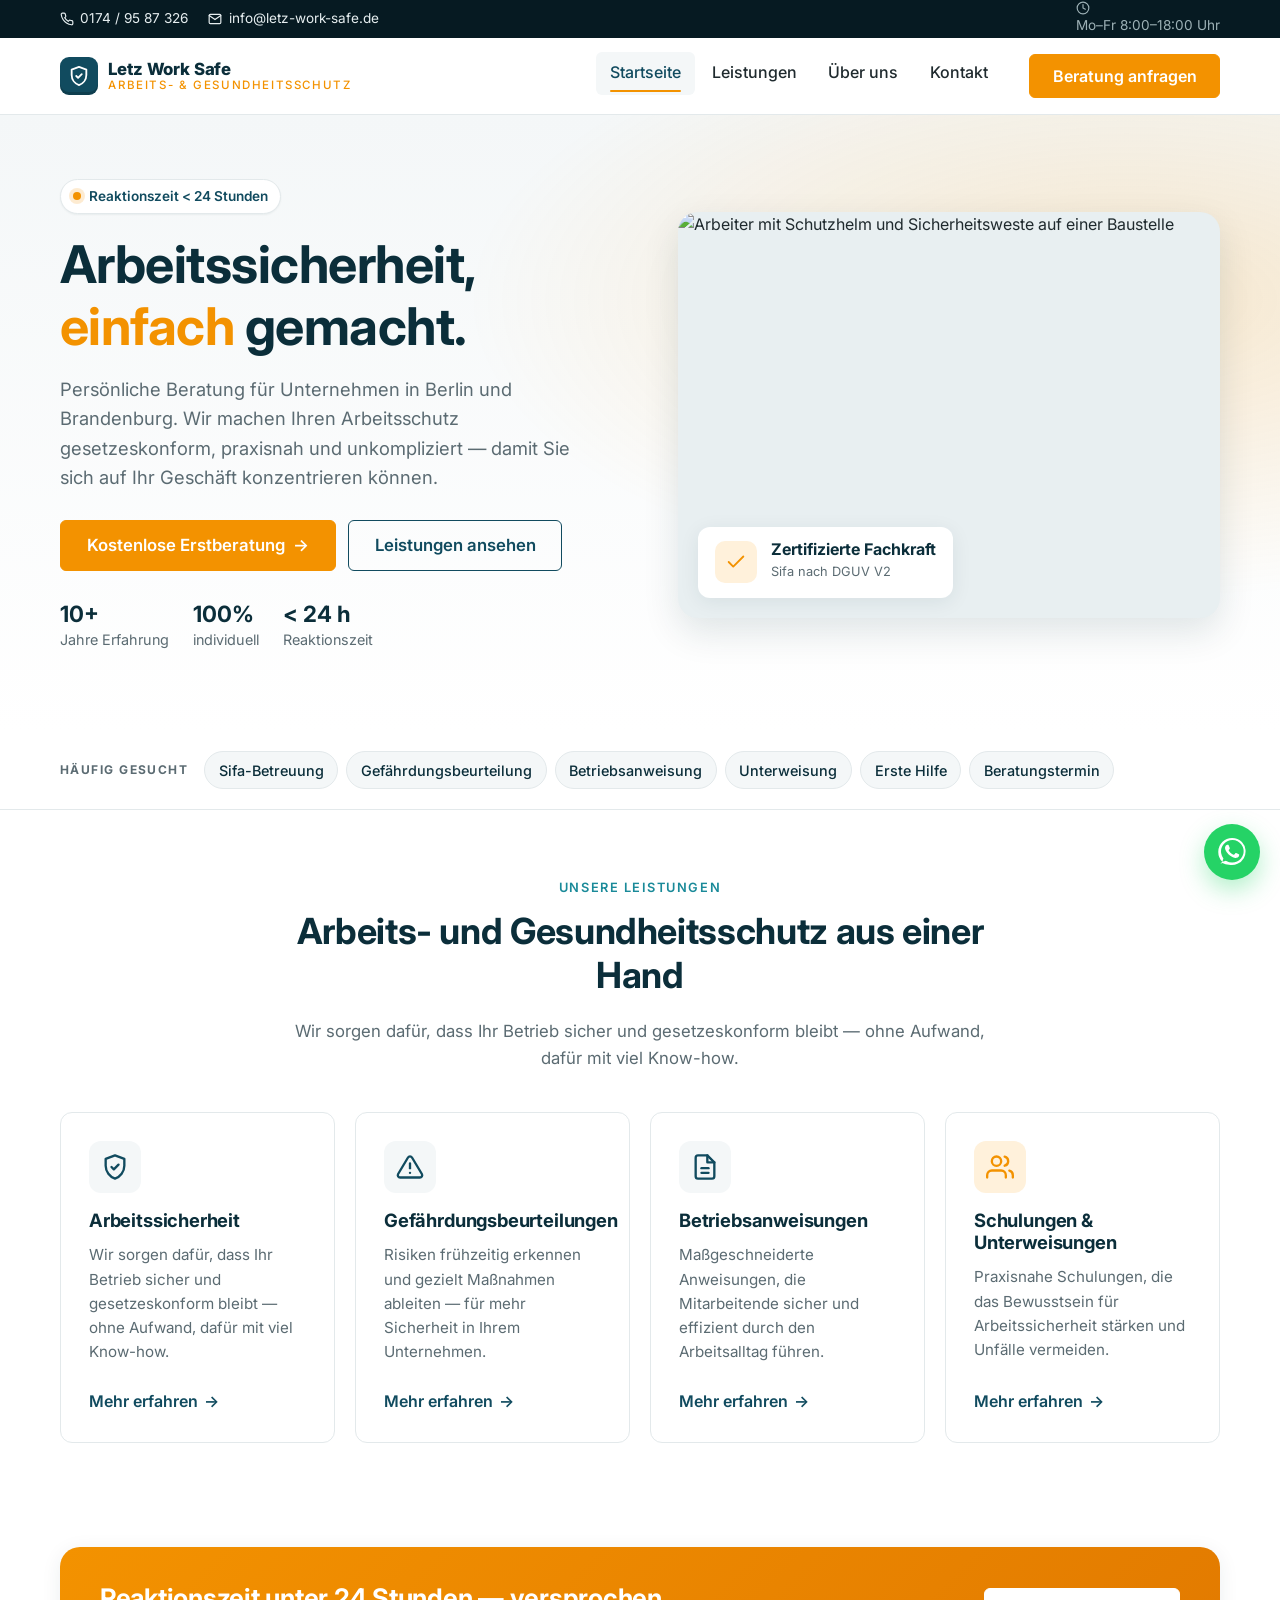
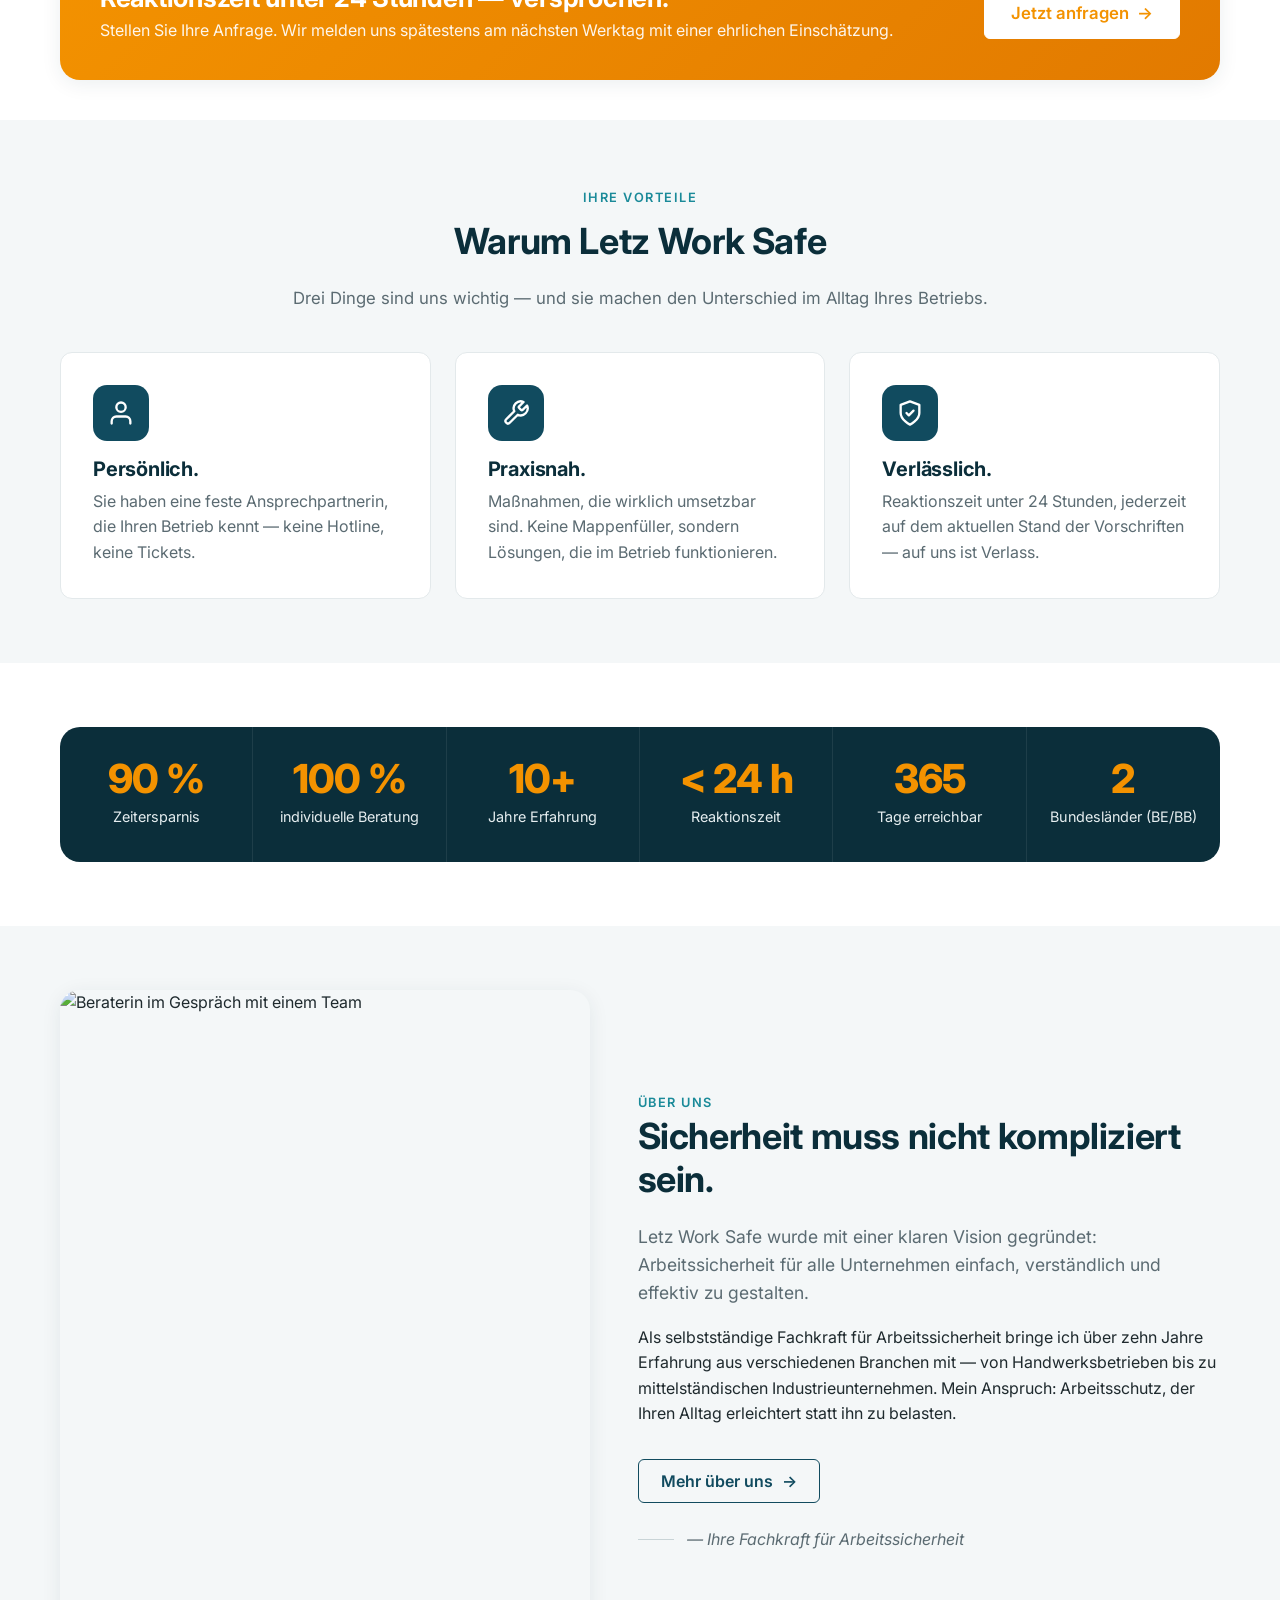
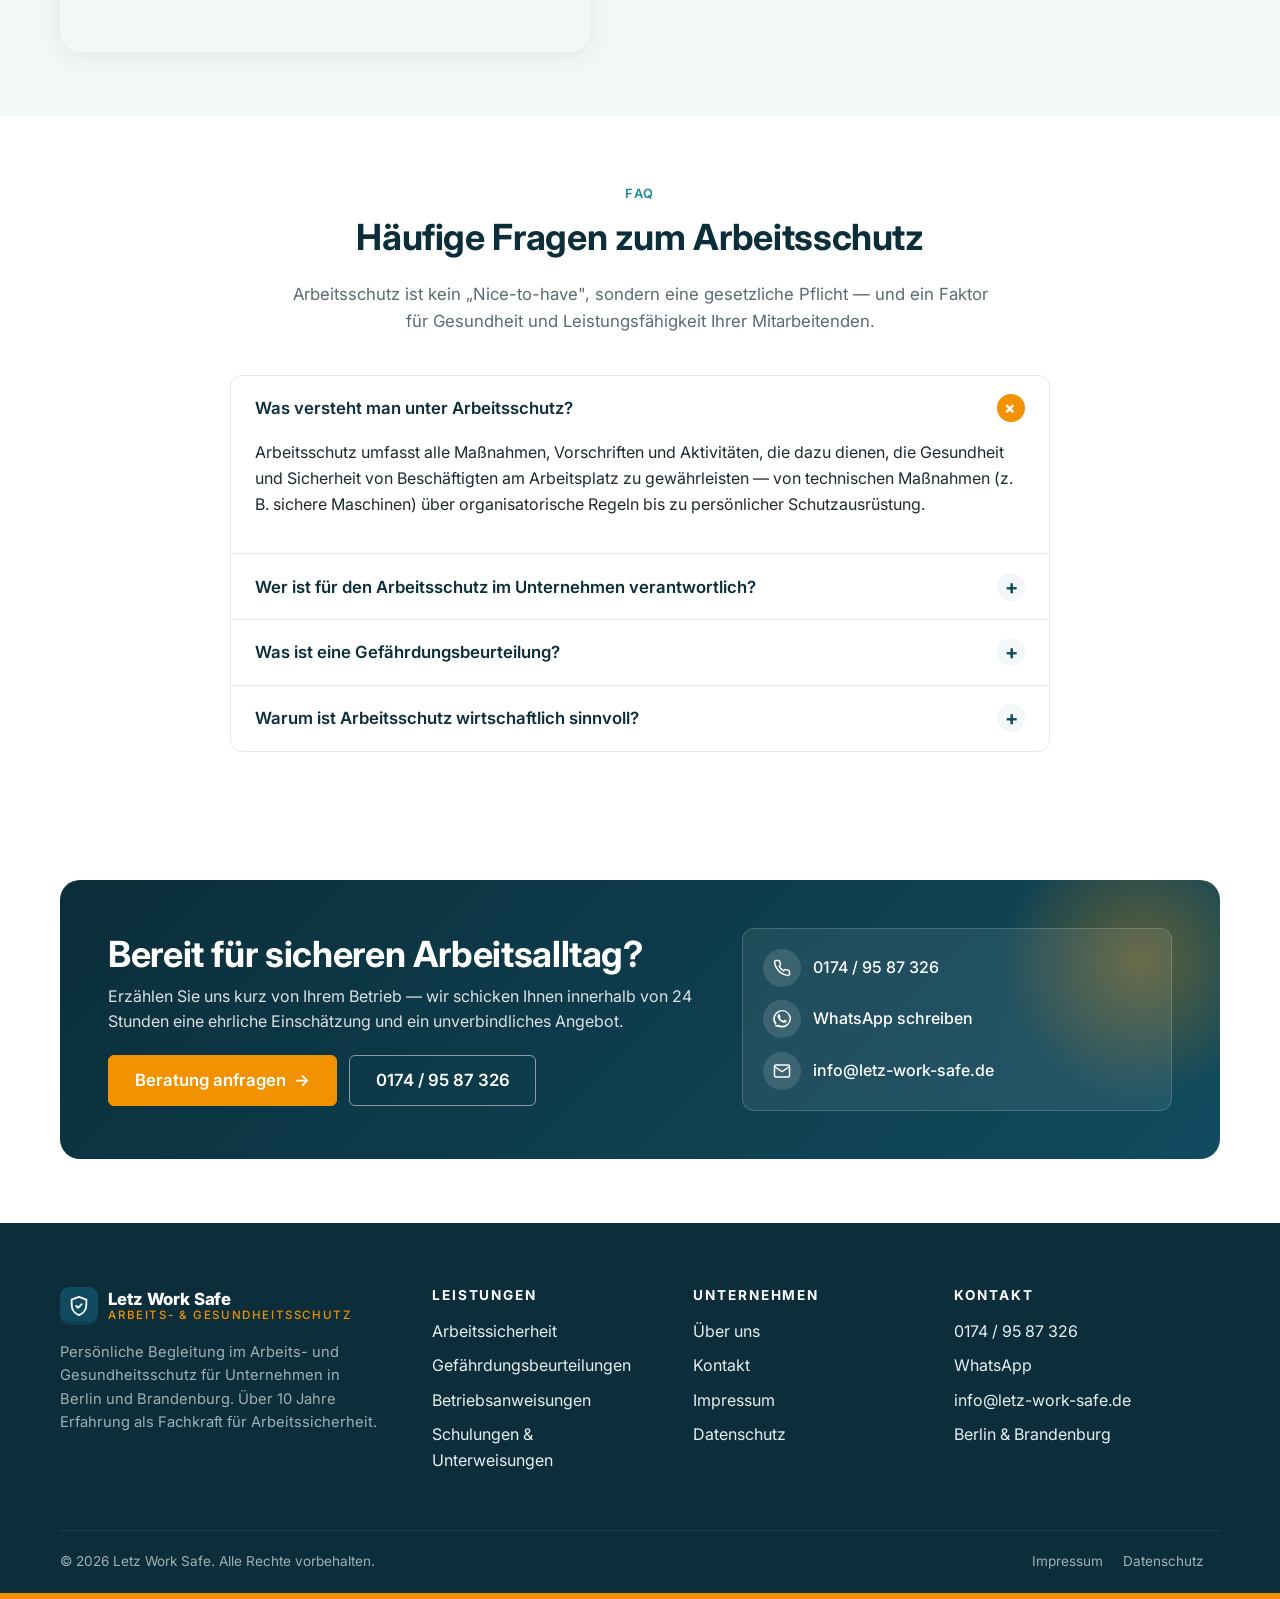
==== index.html @ d738a011 "initial" ====
<!doctype html>
<html lang="de">
<head>
  <meta charset="utf-8" />
  <meta name="viewport" content="width=device-width, initial-scale=1" />
  <link rel="icon" type="image/svg+xml" href="assets/img/favicon.svg" />
  <title>Letz Work Safe — Arbeits- und Gesundheitsschutz in Berlin & Brandenburg</title>
  <meta name="description" content="Persönliche Beratung für Arbeitssicherheit, Gefährdungsbeurteilungen, Betriebsanweisungen und Schulungen. Über 10 Jahre Erfahrung — Reaktionszeit unter 24 Stunden." />
  <link rel="preconnect" href="https://fonts.googleapis.com" />
  <link rel="preconnect" href="https://fonts.gstatic.com" crossorigin />
  <link href="https://fonts.googleapis.com/css2?family=Inter:wght@400;500;600;700;800&display=swap" rel="stylesheet" />
  <link rel="stylesheet" href="assets/css/style.css" />
</head>
<body>

  <!-- ===================== Utility bar ===================== -->
  <div class="utility" role="complementary" aria-label="Kontaktinformationen">
    <div class="container">
      <div class="utility__contact">
        <a href="tel:01749587326" aria-label="Anrufen">
          <svg viewBox="0 0 24 24" width="14" height="14" fill="none" stroke="currentColor" stroke-width="2" stroke-linecap="round" stroke-linejoin="round" aria-hidden="true"><path d="M22 16.92v3a2 2 0 0 1-2.18 2 19.79 19.79 0 0 1-8.63-3.07 19.5 19.5 0 0 1-6-6 19.79 19.79 0 0 1-3.07-8.67A2 2 0 0 1 4.11 2h3a2 2 0 0 1 2 1.72c.13.96.36 1.9.7 2.81a2 2 0 0 1-.45 2.11L8.09 9.91a16 16 0 0 0 6 6l1.27-1.27a2 2 0 0 1 2.11-.45c.91.34 1.85.57 2.81.7A2 2 0 0 1 22 16.92z"/></svg>
          0174 / 95 87 326
        </a>
        <a href="mailto:info@letz-work-safe.de">
          <svg viewBox="0 0 24 24" width="14" height="14" fill="none" stroke="currentColor" stroke-width="2" stroke-linecap="round" stroke-linejoin="round" aria-hidden="true"><path d="M4 4h16c1.1 0 2 .9 2 2v12c0 1.1-.9 2-2 2H4c-1.1 0-2-.9-2-2V6c0-1.1.9-2 2-2z"/><polyline points="22,6 12,13 2,6"/></svg>
          info@letz-work-safe.de
        </a>
      </div>
      <span class="utility__hours">
        <svg viewBox="0 0 24 24" width="14" height="14" fill="none" stroke="currentColor" stroke-width="2" stroke-linecap="round" stroke-linejoin="round" aria-hidden="true" style="vertical-align:-2px;margin-right:.35rem"><circle cx="12" cy="12" r="10"/><polyline points="12 6 12 12 16 14"/></svg>
        Mo–Fr 8:00–18:00 Uhr
      </span>
    </div>
  </div>

  <!-- ===================== Header ===================== -->
  <header class="site-header">
    <div class="container">
      <a href="index.html" class="brand" aria-label="Letz Work Safe — Startseite">
        <span class="brand__mark" aria-hidden="true">
          <svg viewBox="0 0 24 24" fill="none" stroke="currentColor" stroke-width="2" stroke-linecap="round" stroke-linejoin="round"><path d="M12 2 4 5v6c0 5 3.5 9.4 8 11 4.5-1.6 8-6 8-11V5l-8-3z"/><path d="m9 12 2 2 4-4"/></svg>
        </span>
        <span class="brand__name">
          Letz Work Safe
          <small>Arbeits- &amp; Gesundheitsschutz</small>
        </span>
      </a>
      <button class="nav-toggle" aria-label="Menü öffnen" aria-expanded="false" aria-controls="primary-nav">
        <svg viewBox="0 0 24 24" fill="none" stroke="currentColor" stroke-width="2" stroke-linecap="round"><line x1="3" y1="6"  x2="21" y2="6"/><line x1="3" y1="12" x2="21" y2="12"/><line x1="3" y1="18" x2="21" y2="18"/></svg>
      </button>
      <nav class="primary-nav" id="primary-nav" aria-label="Hauptnavigation">
        <ul>
          <li><a href="index.html">Startseite</a></li>
          <li><a href="leistungen.html">Leistungen</a></li>
          <li><a href="ueber-uns.html">Über uns</a></li>
          <li><a href="kontakt.html">Kontakt</a></li>
          <li><a href="kontakt.html" class="btn btn--accent btn--mobile">Beratung anfragen</a></li>
        </ul>
      </nav>
      <div class="header-cta">
        <a href="kontakt.html" class="btn btn--accent">Beratung anfragen</a>
      </div>
    </div>
  </header>

  <main id="main">

    <!-- ===================== Hero ===================== -->
    <section class="hero">
      <div class="container hero__grid">
        <div>
          <span class="hero__eyebrow"><span class="dot"></span> Reaktionszeit &lt; 24 Stunden</span>
          <h1>Arbeitssicherheit, <span class="accent">einfach</span> gemacht.</h1>
          <p class="hero__lead">
            Persönliche Beratung für Unternehmen in Berlin und Brandenburg.
            Wir machen Ihren Arbeitsschutz gesetzeskonform, praxisnah und unkompliziert —
            damit Sie sich auf Ihr Geschäft konzentrieren können.
          </p>
          <div class="hero__actions">
            <a href="kontakt.html" class="btn btn--accent btn--lg">
              Kostenlose Erstberatung
              <span class="arrow" aria-hidden="true">→</span>
            </a>
            <a href="leistungen.html" class="btn btn--ghost btn--lg">Leistungen ansehen</a>
          </div>
          <div class="hero__trust">
            <div><strong>10+</strong><span>Jahre Erfahrung</span></div>
            <div><strong>100%</strong><span>individuell</span></div>
            <div><strong>&lt; 24 h</strong><span>Reaktionszeit</span></div>
          </div>
        </div>
        <div class="hero__media">
          <img src="https://images.unsplash.com/photo-1581094794329-c8112a89af12?auto=format&fit=crop&w=1200&q=80"
               alt="Arbeiter mit Schutzhelm und Sicherheitsweste auf einer Baustelle" />
          <div class="hero__badge">
            <div class="badge-icon" aria-hidden="true">
              <svg viewBox="0 0 24 24" fill="none" stroke="currentColor" stroke-width="2" stroke-linecap="round" stroke-linejoin="round"><polyline points="20 6 9 17 4 12"/></svg>
            </div>
            <div>
              <strong>Zertifizierte Fachkraft</strong>
              <span>Sifa nach DGUV V2</span>
            </div>
          </div>
        </div>
      </div>
    </section>

    <!-- ===================== Pill bar ===================== -->
    <div class="pillbar">
      <div class="container">
        <span class="pillbar__label">Häufig gesucht</span>
        <a class="pill" href="leistungen.html#arbeitssicherheit">Sifa-Betreuung</a>
        <a class="pill" href="leistungen.html#gefaehrdung">Gefährdungsbeurteilung</a>
        <a class="pill" href="leistungen.html#anweisungen">Betriebsanweisung</a>
        <a class="pill" href="leistungen.html#schulungen">Unterweisung</a>
        <a class="pill" href="leistungen.html#schulungen">Erste Hilfe</a>
        <a class="pill" href="kontakt.html">Beratungstermin</a>
      </div>
    </div>

    <!-- ===================== Services ===================== -->
    <section class="section">
      <div class="container">
        <div class="section-header">
          <span class="eyebrow">Unsere Leistungen</span>
          <h2>Arbeits- und Gesundheitsschutz aus einer Hand</h2>
          <p>Wir sorgen dafür, dass Ihr Betrieb sicher und gesetzeskonform bleibt — ohne Aufwand, dafür mit viel Know-how.</p>
        </div>

        <div class="cards grid grid--4">
          <a href="leistungen.html#arbeitssicherheit" class="card" aria-label="Arbeitssicherheit — mehr erfahren">
            <div class="card__icon" aria-hidden="true">
              <svg viewBox="0 0 24 24" fill="none" stroke="currentColor" stroke-width="2" stroke-linecap="round" stroke-linejoin="round"><path d="M12 2 4 5v6c0 5 3.5 9.4 8 11 4.5-1.6 8-6 8-11V5l-8-3z"/><path d="m9 12 2 2 4-4"/></svg>
            </div>
            <h3>Arbeitssicherheit</h3>
            <p>Wir sorgen dafür, dass Ihr Betrieb sicher und gesetzeskonform bleibt — ohne Aufwand, dafür mit viel Know-how.</p>
            <span class="card__link">Mehr erfahren</span>
          </a>

          <a href="leistungen.html#gefaehrdung" class="card" aria-label="Gefährdungsbeurteilungen — mehr erfahren">
            <div class="card__icon" aria-hidden="true">
              <svg viewBox="0 0 24 24" fill="none" stroke="currentColor" stroke-width="2" stroke-linecap="round" stroke-linejoin="round"><path d="M10.29 3.86 1.82 18a2 2 0 0 0 1.71 3h16.94a2 2 0 0 0 1.71-3L13.71 3.86a2 2 0 0 0-3.42 0z"/><line x1="12" y1="9"  x2="12" y2="13"/><line x1="12" y1="17" x2="12.01" y2="17"/></svg>
            </div>
            <h3>Gefährdungsbeurteilungen</h3>
            <p>Risiken frühzeitig erkennen und gezielt Maßnahmen ableiten — für mehr Sicherheit in Ihrem Unternehmen.</p>
            <span class="card__link">Mehr erfahren</span>
          </a>

          <a href="leistungen.html#anweisungen" class="card" aria-label="Betriebsanweisungen — mehr erfahren">
            <div class="card__icon" aria-hidden="true">
              <svg viewBox="0 0 24 24" fill="none" stroke="currentColor" stroke-width="2" stroke-linecap="round" stroke-linejoin="round"><path d="M14 2H6a2 2 0 0 0-2 2v16a2 2 0 0 0 2 2h12a2 2 0 0 0 2-2V8z"/><polyline points="14 2 14 8 20 8"/><line x1="9" y1="13" x2="15" y2="13"/><line x1="9" y1="17" x2="15" y2="17"/></svg>
            </div>
            <h3>Betriebsanweisungen</h3>
            <p>Maßgeschneiderte Anweisungen, die Mitarbeitende sicher und effizient durch den Arbeitsalltag führen.</p>
            <span class="card__link">Mehr erfahren</span>
          </a>

          <a href="leistungen.html#schulungen" class="card card--accent" aria-label="Schulungen & Unterweisungen — mehr erfahren">
            <div class="card__icon" aria-hidden="true">
              <svg viewBox="0 0 24 24" fill="none" stroke="currentColor" stroke-width="2" stroke-linecap="round" stroke-linejoin="round"><path d="M17 21v-2a4 4 0 0 0-4-4H5a4 4 0 0 0-4 4v2"/><circle cx="9"  cy="7" r="4"/><path d="M23 21v-2a4 4 0 0 0-3-3.87"/><path d="M16 3.13a4 4 0 0 1 0 7.75"/></svg>
            </div>
            <h3>Schulungen &amp; Unterweisungen</h3>
            <p>Praxisnahe Schulungen, die das Bewusstsein für Arbeitssicherheit stärken und Unfälle vermeiden.</p>
            <span class="card__link">Mehr erfahren</span>
          </a>
        </div>
      </div>
    </section>

    <!-- ===================== Promo banner ===================== -->
    <section class="section--tight">
      <div class="container">
        <div class="promo">
          <div>
            <h2>Reaktionszeit unter 24 Stunden — versprochen.</h2>
            <p>Stellen Sie Ihre Anfrage. Wir melden uns spätestens am nächsten Werktag mit einer ehrlichen Einschätzung.</p>
          </div>
          <a href="kontakt.html" class="btn btn--lg">Jetzt anfragen <span class="arrow" aria-hidden="true">→</span></a>
        </div>
      </div>
    </section>

    <!-- ===================== Vorteile ===================== -->
    <section class="section section--alt">
      <div class="container">
        <div class="section-header">
          <span class="eyebrow">Ihre Vorteile</span>
          <h2>Warum Letz Work Safe</h2>
          <p>Drei Dinge sind uns wichtig — und sie machen den Unterschied im Alltag Ihres Betriebs.</p>
        </div>

        <div class="grid grid--3">
          <div class="vorteile-card">
            <div class="vorteile-card__icon" aria-hidden="true">
              <svg viewBox="0 0 24 24" fill="none" stroke="currentColor" stroke-width="2" stroke-linecap="round" stroke-linejoin="round"><path d="M20 21v-2a4 4 0 0 0-4-4H8a4 4 0 0 0-4 4v2"/><circle cx="12" cy="7" r="4"/></svg>
            </div>
            <h3>Persönlich.</h3>
            <p>Sie haben eine feste Ansprechpartnerin, die Ihren Betrieb kennt — keine Hotline, keine Tickets.</p>
          </div>
          <div class="vorteile-card">
            <div class="vorteile-card__icon" aria-hidden="true">
              <svg viewBox="0 0 24 24" fill="none" stroke="currentColor" stroke-width="2" stroke-linecap="round" stroke-linejoin="round"><path d="M14.7 6.3a1 1 0 0 0 0 1.4l1.6 1.6a1 1 0 0 0 1.4 0l3.77-3.77a6 6 0 0 1-7.94 7.94l-6.91 6.91a2.12 2.12 0 0 1-3-3l6.91-6.91a6 6 0 0 1 7.94-7.94l-3.76 3.76z"/></svg>
            </div>
            <h3>Praxisnah.</h3>
            <p>Maßnahmen, die wirklich umsetzbar sind. Keine Mappenfüller, sondern Lösungen, die im Betrieb funktionieren.</p>
          </div>
          <div class="vorteile-card">
            <div class="vorteile-card__icon" aria-hidden="true">
              <svg viewBox="0 0 24 24" fill="none" stroke="currentColor" stroke-width="2" stroke-linecap="round" stroke-linejoin="round"><path d="M12 22s8-4 8-10V5l-8-3-8 3v7c0 6 8 10 8 10z"/><polyline points="9 12 11 14 15 10"/></svg>
            </div>
            <h3>Verlässlich.</h3>
            <p>Reaktionszeit unter 24 Stunden, jederzeit auf dem aktuellen Stand der Vorschriften — auf uns ist Verlass.</p>
          </div>
        </div>
      </div>
    </section>

    <!-- ===================== Stats strip ===================== -->
    <section class="section">
      <div class="container">
        <div class="stats">
          <div class="stats__item"><span class="stats__num">90 %</span><span class="stats__label">Zeitersparnis</span></div>
          <div class="stats__item"><span class="stats__num">100 %</span><span class="stats__label">individuelle Beratung</span></div>
          <div class="stats__item"><span class="stats__num">10+</span><span class="stats__label">Jahre Erfahrung</span></div>
          <div class="stats__item"><span class="stats__num">&lt; 24 h</span><span class="stats__label">Reaktionszeit</span></div>
          <div class="stats__item"><span class="stats__num">365</span><span class="stats__label">Tage erreichbar</span></div>
          <div class="stats__item"><span class="stats__num">2</span><span class="stats__label">Bundesländer (BE/BB)</span></div>
        </div>
      </div>
    </section>

    <!-- ===================== About teaser ===================== -->
    <section class="section section--alt">
      <div class="container">
        <div class="about-teaser">
          <div class="about-teaser__media">
            <img src="https://images.unsplash.com/photo-1521737604893-d14cc237f11d?auto=format&fit=crop&w=900&q=80"
                 alt="Beraterin im Gespräch mit einem Team" />
          </div>
          <div>
            <span class="eyebrow" style="color:var(--secondary);font-weight:600;text-transform:uppercase;letter-spacing:.12em;font-size:.8rem">Über uns</span>
            <h2>Sicherheit muss nicht kompliziert sein.</h2>
            <p class="lead">
              Letz Work Safe wurde mit einer klaren Vision gegründet: Arbeitssicherheit
              für alle Unternehmen einfach, verständlich und effektiv zu gestalten.
            </p>
            <p>
              Als selbstständige Fachkraft für Arbeitssicherheit bringe ich über zehn
              Jahre Erfahrung aus verschiedenen Branchen mit — von Handwerksbetrieben
              bis zu mittelständischen Industrieunternehmen. Mein Anspruch: Arbeitsschutz,
              der Ihren Alltag erleichtert statt ihn zu belasten.
            </p>
            <a href="ueber-uns.html" class="btn btn--ghost mt-2">Mehr über uns <span class="arrow" aria-hidden="true">→</span></a>
            <div class="signature">— Ihre Fachkraft für Arbeitssicherheit</div>
          </div>
        </div>
      </div>
    </section>

    <!-- ===================== FAQ ===================== -->
    <section class="section">
      <div class="container">
        <div class="section-header">
          <span class="eyebrow">FAQ</span>
          <h2>Häufige Fragen zum Arbeitsschutz</h2>
          <p>Arbeitsschutz ist kein „Nice-to-have", sondern eine gesetzliche Pflicht — und ein Faktor für Gesundheit und Leistungsfähigkeit Ihrer Mitarbeitenden.</p>
        </div>

        <div class="faq">
          <div class="faq__item" aria-expanded="true">
            <button class="faq__q" aria-controls="faq-1" aria-expanded="true">
              Was versteht man unter Arbeitsschutz?
              <span class="faq__icon" aria-hidden="true">+</span>
            </button>
            <div class="faq__a" id="faq-1">
              <p>Arbeitsschutz umfasst alle Maßnahmen, Vorschriften und Aktivitäten, die
              dazu dienen, die Gesundheit und Sicherheit von Beschäftigten am Arbeitsplatz
              zu gewährleisten — von technischen Maßnahmen (z. B. sichere Maschinen) über
              organisatorische Regeln bis zu persönlicher Schutzausrüstung.</p>
            </div>
          </div>

          <div class="faq__item" aria-expanded="false">
            <button class="faq__q" aria-controls="faq-2" aria-expanded="false">
              Wer ist für den Arbeitsschutz im Unternehmen verantwortlich?
              <span class="faq__icon" aria-hidden="true">+</span>
            </button>
            <div class="faq__a" id="faq-2">
              <p>Die Hauptverantwortung liegt beim Arbeitgeber. Er muss dafür sorgen,
              dass alle gesetzlichen Vorgaben eingehalten werden. Allerdings sind auch
              Führungskräfte und Mitarbeitende verpflichtet, aktiv zum Arbeitsschutz
              beizutragen und sich an die geltenden Regeln zu halten.</p>
            </div>
          </div>

          <div class="faq__item" aria-expanded="false">
            <button class="faq__q" aria-controls="faq-3" aria-expanded="false">
              Was ist eine Gefährdungsbeurteilung?
              <span class="faq__icon" aria-hidden="true">+</span>
            </button>
            <div class="faq__a" id="faq-3">
              <p>Eine Gefährdungsbeurteilung ist die systematische Analyse aller potenziellen
              Risiken am Arbeitsplatz. Ziel ist es, Gefahren frühzeitig zu erkennen und
              geeignete Schutzmaßnahmen festzulegen, bevor es zu Unfällen oder
              gesundheitlichen Schäden kommt.</p>
            </div>
          </div>

          <div class="faq__item" aria-expanded="false">
            <button class="faq__q" aria-controls="faq-4" aria-expanded="false">
              Warum ist Arbeitsschutz wirtschaftlich sinnvoll?
              <span class="faq__icon" aria-hidden="true">+</span>
            </button>
            <div class="faq__a" id="faq-4">
              <p>Guter Arbeitsschutz reduziert Unfälle, Krankheitsausfälle und Folgekosten.
              Gleichzeitig steigert er die Produktivität und Zufriedenheit der Mitarbeitenden.
              Unternehmen, die hier investieren, sparen langfristig Geld und stärken ihre
              Arbeitgebermarke.</p>
            </div>
          </div>
        </div>
      </div>
    </section>

    <!-- ===================== CTA ===================== -->
    <section class="section">
      <div class="container">
        <div class="cta-card">
          <div>
            <h2>Bereit für sicheren Arbeitsalltag?</h2>
            <p>Erzählen Sie uns kurz von Ihrem Betrieb — wir schicken Ihnen innerhalb von 24 Stunden eine ehrliche Einschätzung und ein unverbindliches Angebot.</p>
            <div class="cta-card__actions">
              <a href="kontakt.html" class="btn btn--accent btn--lg">Beratung anfragen <span class="arrow" aria-hidden="true">→</span></a>
              <a href="tel:01749587326" class="btn btn--ghost-on-dark btn--lg">0174 / 95 87 326</a>
            </div>
          </div>
          <div class="cta-card__media">
            <div class="cta-card__media-card">
              <a href="tel:01749587326">
                <span class="icon-circle" aria-hidden="true">
                  <svg viewBox="0 0 24 24" width="18" height="18" fill="none" stroke="currentColor" stroke-width="2" stroke-linecap="round" stroke-linejoin="round"><path d="M22 16.92v3a2 2 0 0 1-2.18 2 19.79 19.79 0 0 1-8.63-3.07 19.5 19.5 0 0 1-6-6 19.79 19.79 0 0 1-3.07-8.67A2 2 0 0 1 4.11 2h3a2 2 0 0 1 2 1.72c.13.96.36 1.9.7 2.81a2 2 0 0 1-.45 2.11L8.09 9.91a16 16 0 0 0 6 6l1.27-1.27a2 2 0 0 1 2.11-.45c.91.34 1.85.57 2.81.7A2 2 0 0 1 22 16.92z"/></svg>
                </span>
                <span>0174 / 95 87 326</span>
              </a>
              <a href="https://wa.me/4917495873260">
                <span class="icon-circle" aria-hidden="true">
                  <svg viewBox="0 0 24 24" width="18" height="18" fill="currentColor"><path d="M20.5 3.5A11.7 11.7 0 0 0 3.7 20.3L2 22l1.8-.5a11.7 11.7 0 0 0 5.6 1.4h.01A11.7 11.7 0 0 0 20.5 3.5zm-8.4 17.6a9.7 9.7 0 0 1-4.95-1.36l-.36-.21-2.94.77.78-2.86-.23-.37a9.7 9.7 0 1 1 7.7 4.03zm5.55-7.27c-.3-.15-1.78-.88-2.06-.98-.28-.1-.48-.15-.68.15s-.78.98-.96 1.18c-.18.2-.35.22-.65.07-.3-.15-1.27-.47-2.42-1.5-.9-.8-1.5-1.78-1.67-2.08-.18-.3-.02-.46.13-.6.13-.13.3-.35.45-.52.15-.18.2-.3.3-.5.1-.2.05-.38-.02-.53-.07-.15-.68-1.65-.93-2.25-.25-.6-.5-.5-.68-.5h-.58a1.1 1.1 0 0 0-.8.38c-.27.3-1.05 1.02-1.05 2.5s1.07 2.9 1.22 3.1c.15.2 2.1 3.2 5.1 4.48.71.31 1.27.5 1.7.64.71.23 1.36.2 1.87.12.57-.09 1.78-.73 2.03-1.43.25-.7.25-1.3.18-1.43-.07-.13-.27-.2-.57-.35z"/></svg>
                </span>
                <span>WhatsApp schreiben</span>
              </a>
              <a href="mailto:info@letz-work-safe.de">
                <span class="icon-circle" aria-hidden="true">
                  <svg viewBox="0 0 24 24" width="18" height="18" fill="none" stroke="currentColor" stroke-width="2" stroke-linecap="round" stroke-linejoin="round"><path d="M4 4h16c1.1 0 2 .9 2 2v12c0 1.1-.9 2-2 2H4c-1.1 0-2-.9-2-2V6c0-1.1.9-2 2-2z"/><polyline points="22,6 12,13 2,6"/></svg>
                </span>
                <span>info@letz-work-safe.de</span>
              </a>
            </div>
          </div>
        </div>
      </div>
    </section>

  </main>

  <!-- ===================== Footer ===================== -->
  <footer class="site-footer">
    <div class="container">
      <div class="footer-grid">
        <div class="footer-brand">
          <a href="index.html" class="brand">
            <span class="brand__mark" aria-hidden="true">
              <svg viewBox="0 0 24 24" fill="none" stroke="currentColor" stroke-width="2" stroke-linecap="round" stroke-linejoin="round"><path d="M12 2 4 5v6c0 5 3.5 9.4 8 11 4.5-1.6 8-6 8-11V5l-8-3z"/><path d="m9 12 2 2 4-4"/></svg>
            </span>
            <span class="brand__name">
              Letz Work Safe
              <small>Arbeits- &amp; Gesundheitsschutz</small>
            </span>
          </a>
          <p>Persönliche Begleitung im Arbeits- und Gesundheitsschutz für Unternehmen in Berlin und Brandenburg. Über 10 Jahre Erfahrung als Fachkraft für Arbeitssicherheit.</p>
        </div>

        <div>
          <h4>Leistungen</h4>
          <ul>
            <li><a href="leistungen.html#arbeitssicherheit">Arbeitssicherheit</a></li>
            <li><a href="leistungen.html#gefaehrdung">Gefährdungsbeurteilungen</a></li>
            <li><a href="leistungen.html#anweisungen">Betriebsanweisungen</a></li>
            <li><a href="leistungen.html#schulungen">Schulungen &amp; Unterweisungen</a></li>
          </ul>
        </div>

        <div>
          <h4>Unternehmen</h4>
          <ul>
            <li><a href="ueber-uns.html">Über uns</a></li>
            <li><a href="kontakt.html">Kontakt</a></li>
            <li><a href="impressum.html">Impressum</a></li>
            <li><a href="datenschutz.html">Datenschutz</a></li>
          </ul>
        </div>

        <div>
          <h4>Kontakt</h4>
          <ul>
            <li><a href="tel:01749587326">0174 / 95 87 326</a></li>
            <li><a href="https://wa.me/4917495873260">WhatsApp</a></li>
            <li><a href="mailto:info@letz-work-safe.de">info@letz-work-safe.de</a></li>
            <li>Berlin &amp; Brandenburg</li>
          </ul>
        </div>
      </div>

      <div class="footer-bar">
        <div>© <span data-year>2026</span> Letz Work Safe. Alle Rechte vorbehalten.</div>
        <div>
          <a href="impressum.html">Impressum</a>
          <a href="datenschutz.html">Datenschutz</a>
        </div>
      </div>
    </div>
    <div class="footer-stripe" aria-hidden="true"></div>
  </footer>

  <a href="https://wa.me/4917495873260" class="whatsapp-float" aria-label="Per WhatsApp schreiben" rel="noopener">
    <svg viewBox="0 0 24 24" fill="currentColor" aria-hidden="true"><path d="M20.5 3.5A11.7 11.7 0 0 0 3.7 20.3L2 22l1.8-.5a11.7 11.7 0 0 0 5.6 1.4h.01A11.7 11.7 0 0 0 20.5 3.5zm-8.4 17.6a9.7 9.7 0 0 1-4.95-1.36l-.36-.21-2.94.77.78-2.86-.23-.37a9.7 9.7 0 1 1 7.7 4.03zm5.55-7.27c-.3-.15-1.78-.88-2.06-.98-.28-.1-.48-.15-.68.15s-.78.98-.96 1.18c-.18.2-.35.22-.65.07-.3-.15-1.27-.47-2.42-1.5-.9-.8-1.5-1.78-1.67-2.08-.18-.3-.02-.46.13-.6.13-.13.3-.35.45-.52.15-.18.2-.3.3-.5.1-.2.05-.38-.02-.53-.07-.15-.68-1.65-.93-2.25-.25-.6-.5-.5-.68-.5h-.58a1.1 1.1 0 0 0-.8.38c-.27.3-1.05 1.02-1.05 2.5s1.07 2.9 1.22 3.1c.15.2 2.1 3.2 5.1 4.48.71.31 1.27.5 1.7.64.71.23 1.36.2 1.87.12.57-.09 1.78-.73 2.03-1.43.25-.7.25-1.3.18-1.43-.07-.13-.27-.2-.57-.35z"/></svg>
  </a>

  <script src="assets/js/main.js" defer></script>
</body>
</html>
---- assets/css/style.css ----
/* =========================================================
   Letz Work Safe — Stylesheet
   Static site, no preprocessor. Mobile-first.
   ========================================================= */

/* ---------- Design tokens ---------- */
:root {
  --primary: #114B5F;
  --primary-dark: #0B2E3A;
  --primary-darker: #061A22;
  --secondary: #1A8A99;
  --accent: #F39200;
  --accent-hover: #D67F00;
  --accent-soft: #FFF1DB;

  --surface: #FFFFFF;
  --surface-2: #F4F7F8;
  --surface-3: #E8EFF1;
  --border: #E3E9EB;
  --border-strong: #C9D4D7;

  --text: #1F2A2E;
  --text-muted: #5B6B72;
  --text-on-dark: #E6EEF0;
  --text-on-dark-muted: #9DB1B6;

  --shadow-sm: 0 1px 2px rgba(11, 46, 58, .06);
  --shadow-md: 0 4px 20px rgba(11, 46, 58, .08);
  --shadow-lg: 0 14px 36px rgba(11, 46, 58, .12);

  --radius-sm: 6px;
  --radius: 12px;
  --radius-lg: 20px;
  --radius-pill: 999px;

  --container: 1200px;
  --container-narrow: 880px;

  --font-sans: "Inter", -apple-system, BlinkMacSystemFont, "Segoe UI", Roboto, "Helvetica Neue", sans-serif;
}

/* ---------- Reset / base ---------- */
*, *::before, *::after { box-sizing: border-box; }

html { scroll-behavior: smooth; -webkit-text-size-adjust: 100%; }

body {
  margin: 0;
  font-family: var(--font-sans);
  font-size: 16px;
  line-height: 1.6;
  color: var(--text);
  background: var(--surface);
  -webkit-font-smoothing: antialiased;
  -moz-osx-font-smoothing: grayscale;
}

img, svg { display: block; max-width: 100%; }
img { height: auto; }

a {
  color: var(--secondary);
  text-decoration: none;
  transition: color .15s ease;
}
a:hover { color: var(--primary); }

h1, h2, h3, h4 {
  margin: 0 0 .6em;
  font-weight: 700;
  line-height: 1.2;
  color: var(--primary-dark);
  letter-spacing: -0.01em;
}
h1 { font-size: clamp(2rem, 4vw + 1rem, 3.25rem); }
h2 { font-size: clamp(1.6rem, 2vw + 1rem, 2.25rem); }
h3 { font-size: 1.2rem; }
p  { margin: 0 0 1em; color: var(--text); }

ul { padding-left: 1.2rem; }
li { margin-bottom: .35em; }

hr {
  border: 0;
  height: 1px;
  background: var(--border);
  margin: 2.5rem 0;
}

::selection { background: var(--accent); color: white; }

:focus-visible {
  outline: 3px solid var(--accent);
  outline-offset: 2px;
  border-radius: 4px;
}

/* ---------- Layout primitives ---------- */
.container {
  width: 100%;
  max-width: var(--container);
  margin: 0 auto;
  padding: 0 1.25rem;
}

.container--narrow {
  max-width: var(--container-narrow);
}

.section {
  padding: 4rem 0;
}
.section--tight { padding: 2.5rem 0; }
.section--lg    { padding: 6rem 0; }

.section--alt   { background: var(--surface-2); }
.section--dark  { background: var(--primary-dark); color: var(--text-on-dark); }
.section--dark h1, .section--dark h2, .section--dark h3 { color: white; }
.section--dark p { color: var(--text-on-dark); }

.section-header {
  max-width: 720px;
  margin: 0 auto 2.5rem;
  text-align: center;
}
.section-header .eyebrow {
  display: inline-block;
  font-size: .8rem;
  font-weight: 600;
  text-transform: uppercase;
  letter-spacing: .12em;
  color: var(--secondary);
  margin-bottom: .75rem;
}
.section-header p { color: var(--text-muted); font-size: 1.05rem; }

.grid { display: grid; gap: 1.5rem; }
.grid--2 { grid-template-columns: repeat(2, minmax(0, 1fr)); }
.grid--3 { grid-template-columns: repeat(3, minmax(0, 1fr)); }
.grid--4 { grid-template-columns: repeat(4, minmax(0, 1fr)); }

@media (max-width: 960px) {
  .grid--3, .grid--4 { grid-template-columns: repeat(2, minmax(0, 1fr)); }
}
@media (max-width: 640px) {
  .grid--2, .grid--3, .grid--4 { grid-template-columns: 1fr; }
  .section { padding: 3rem 0; }
  .section--lg { padding: 4rem 0; }
}

/* ---------- Buttons ---------- */
.btn {
  --bg: var(--primary);
  --fg: #fff;
  --bd: var(--primary);
  display: inline-flex;
  align-items: center;
  gap: .55rem;
  padding: .8rem 1.4rem;
  font-family: inherit;
  font-size: 1rem;
  font-weight: 600;
  line-height: 1;
  color: var(--fg);
  background: var(--bg);
  border: 1.5px solid var(--bd);
  border-radius: var(--radius-sm);
  cursor: pointer;
  transition: transform .12s ease, box-shadow .15s ease, background .15s ease, color .15s ease, border-color .15s ease;
  white-space: nowrap;
}
.btn:hover { background: var(--primary-dark); border-color: var(--primary-dark); color: #fff; transform: translateY(-1px); box-shadow: var(--shadow-md); }
.btn:active { transform: translateY(0); }

.btn--accent { --bg: var(--accent); --bd: var(--accent); }
.btn--accent:hover { background: var(--accent-hover); border-color: var(--accent-hover); }

.btn--ghost { --bg: transparent; --fg: var(--primary); --bd: var(--primary); }
.btn--ghost:hover { background: var(--primary); color: #fff; }

.btn--ghost-on-dark { --bg: transparent; --fg: #fff; --bd: rgba(255,255,255,.5); }
.btn--ghost-on-dark:hover { background: #fff; color: var(--primary-dark); border-color: #fff; }

.btn--sm { padding: .55rem 1rem; font-size: .9rem; }
.btn--lg { padding: 1rem 1.6rem; font-size: 1.05rem; }

.btn .arrow { transition: transform .15s ease; }
.btn:hover .arrow { transform: translateX(3px); }

/* ---------- Utility bar (top dark strip) ---------- */
.utility {
  background: var(--primary-darker);
  color: var(--text-on-dark);
  font-size: .85rem;
}
.utility .container {
  display: flex;
  align-items: center;
  justify-content: space-between;
  min-height: 38px;
  gap: 1rem;
}
.utility a {
  color: var(--text-on-dark);
  display: inline-flex;
  align-items: center;
  gap: .4rem;
}
.utility a:hover { color: var(--accent); }
.utility .utility__contact { display: flex; gap: 1.25rem; flex-wrap: wrap; }
.utility .utility__hours { color: var(--text-on-dark-muted); }
@media (max-width: 640px) {
  .utility .utility__hours { display: none; }
  .utility { font-size: .8rem; }
}

/* ---------- Header / nav ---------- */
.site-header {
  position: sticky;
  top: 0;
  z-index: 50;
  background: rgba(255, 255, 255, .96);
  backdrop-filter: saturate(180%) blur(8px);
  border-bottom: 1px solid var(--border);
}
.site-header .container {
  display: flex;
  align-items: center;
  gap: 1.5rem;
  min-height: 76px;
}

.brand {
  display: inline-flex;
  align-items: center;
  gap: .65rem;
  font-weight: 800;
  color: var(--primary-dark);
  font-size: 1.05rem;
  letter-spacing: -0.01em;
}
.brand:hover { color: var(--primary); }
.brand__mark {
  width: 38px;
  height: 38px;
  border-radius: 9px;
  background: var(--primary);
  color: #fff;
  display: grid;
  place-items: center;
  box-shadow: inset 0 -3px 0 rgba(0,0,0,.18);
}
.brand__mark svg { width: 22px; height: 22px; }
.brand__name { display: flex; flex-direction: column; line-height: 1.05; }
.brand__name small {
  font-weight: 500;
  font-size: .72rem;
  text-transform: uppercase;
  letter-spacing: .14em;
  color: var(--accent);
}

.primary-nav {
  margin-left: auto;
}
.primary-nav ul {
  list-style: none;
  margin: 0;
  padding: 0;
  display: flex;
  gap: .25rem;
}
.primary-nav a {
  display: inline-block;
  padding: .55rem .85rem;
  font-weight: 500;
  color: var(--text);
  border-radius: var(--radius-sm);
}
.primary-nav a:hover { background: var(--surface-2); color: var(--primary); }
.primary-nav a.is-active {
  color: var(--primary);
  background: var(--surface-2);
  position: relative;
}
.primary-nav a.is-active::after {
  content: "";
  position: absolute;
  left: .85rem; right: .85rem; bottom: .15rem;
  height: 2px;
  background: var(--accent);
  border-radius: 2px;
}

.header-cta { display: inline-flex; align-items: center; gap: .75rem; }

.nav-toggle {
  display: none;
  width: 42px; height: 42px;
  border: 1px solid var(--border);
  background: #fff;
  border-radius: 8px;
  align-items: center;
  justify-content: center;
  cursor: pointer;
  margin-left: auto;
}
.nav-toggle svg { width: 22px; height: 22px; color: var(--primary-dark); }

@media (max-width: 960px) {
  .header-cta .btn { display: none; }
  .nav-toggle { display: inline-flex; }
  .primary-nav {
    position: absolute;
    inset: 76px 0 auto 0;
    background: #fff;
    border-bottom: 1px solid var(--border);
    box-shadow: var(--shadow-md);
    padding: .75rem 1rem 1.25rem;
    display: none;
  }
  .primary-nav.is-open { display: block; }
  .primary-nav ul { flex-direction: column; gap: 0; }
  .primary-nav a { padding: .85rem 1rem; }
  .primary-nav a.is-active::after { display: none; }
  .primary-nav .btn--mobile {
    display: inline-flex !important;
    margin-top: .5rem;
    width: 100%;
    justify-content: center;
  }
}
.primary-nav .btn--mobile { display: none; }

/* ---------- Hero ---------- */
.hero {
  background:
    radial-gradient(1100px 500px at 88% 30%, rgba(243,146,0,.18), transparent 60%),
    linear-gradient(180deg, #F4F7F8 0%, #FFFFFF 100%);
  padding: 4rem 0 5rem;
  overflow: hidden;
}
.hero__grid {
  display: grid;
  grid-template-columns: 1.05fr 1fr;
  gap: 3rem;
  align-items: center;
}
.hero__eyebrow {
  display: inline-flex;
  align-items: center;
  gap: .5rem;
  background: white;
  border: 1px solid var(--border);
  color: var(--primary);
  padding: .35rem .75rem;
  border-radius: var(--radius-pill);
  font-size: .85rem;
  font-weight: 600;
  margin-bottom: 1.25rem;
  box-shadow: var(--shadow-sm);
}
.hero__eyebrow .dot {
  width: 8px; height: 8px; border-radius: 50%; background: var(--accent);
  box-shadow: 0 0 0 4px rgba(243,146,0,.18);
}
.hero h1 { margin-bottom: 1rem; }
.hero h1 .accent { color: var(--accent); }
.hero__lead { font-size: 1.15rem; color: var(--text-muted); max-width: 540px; margin-bottom: 1.75rem; }
.hero__actions { display: flex; gap: .75rem; flex-wrap: wrap; margin-bottom: 2rem; }
.hero__trust {
  display: flex;
  gap: 1.5rem;
  align-items: center;
  flex-wrap: wrap;
  color: var(--text-muted);
  font-size: .9rem;
}
.hero__trust strong { color: var(--primary-dark); display: block; font-size: 1.4rem; line-height: 1; }
.hero__trust > div { display: flex; flex-direction: column; gap: .15rem; }

.hero__media {
  position: relative;
  border-radius: var(--radius-lg);
  overflow: hidden;
  aspect-ratio: 4/3;
  box-shadow: var(--shadow-lg);
  background: var(--surface-3);
}
.hero__media img {
  width: 100%;
  height: 100%;
  object-fit: cover;
}
.hero__badge {
  position: absolute;
  left: 1.25rem; bottom: 1.25rem;
  background: white;
  border-radius: var(--radius);
  padding: .9rem 1.1rem;
  display: flex;
  align-items: center;
  gap: .85rem;
  box-shadow: var(--shadow-md);
}
.hero__badge .badge-icon {
  width: 42px; height: 42px;
  border-radius: 10px;
  background: var(--accent-soft);
  color: var(--accent);
  display: grid;
  place-items: center;
}
.hero__badge .badge-icon svg { width: 22px; height: 22px; }
.hero__badge strong { display: block; font-size: 1rem; color: var(--primary-dark); line-height: 1.1; }
.hero__badge span { font-size: .8rem; color: var(--text-muted); }

@media (max-width: 960px) {
  .hero__grid { grid-template-columns: 1fr; gap: 2rem; }
  .hero { padding: 2.5rem 0 3rem; }
}

/* ---------- Pills (häufig gesucht) ---------- */
.pillbar {
  border-bottom: 1px solid var(--border);
  background: var(--surface);
}
.pillbar .container {
  display: flex;
  flex-wrap: wrap;
  align-items: center;
  gap: .5rem;
  padding-top: 1.25rem;
  padding-bottom: 1.25rem;
}
.pillbar__label {
  font-size: .75rem;
  font-weight: 700;
  text-transform: uppercase;
  letter-spacing: .12em;
  color: var(--text-muted);
  margin-right: .5rem;
}
.pill {
  display: inline-flex;
  align-items: center;
  gap: .35rem;
  padding: .4rem .85rem;
  font-size: .9rem;
  font-weight: 500;
  color: var(--primary-dark);
  background: var(--surface-2);
  border: 1px solid var(--border);
  border-radius: var(--radius-pill);
  transition: background .15s, color .15s, border-color .15s;
}
.pill:hover { background: var(--primary); color: #fff; border-color: var(--primary); }

/* ---------- Service cards ---------- */
.cards { display: grid; gap: 1.25rem; }
.card {
  background: #fff;
  border: 1px solid var(--border);
  border-radius: var(--radius);
  padding: 1.75rem;
  display: flex;
  flex-direction: column;
  gap: .75rem;
  transition: transform .15s ease, box-shadow .15s ease, border-color .15s ease;
  position: relative;
}
.card:hover {
  transform: translateY(-3px);
  border-color: var(--border-strong);
  box-shadow: var(--shadow-md);
}
.card__icon {
  width: 52px; height: 52px;
  border-radius: 12px;
  background: var(--surface-2);
  color: var(--primary);
  display: grid;
  place-items: center;
  margin-bottom: .25rem;
}
.card__icon svg { width: 28px; height: 28px; }
.card h3 { margin: 0; font-size: 1.15rem; }
.card p { color: var(--text-muted); margin: 0; font-size: .95rem; flex: 1; }
.card__link {
  margin-top: .75rem;
  font-weight: 600;
  color: var(--primary);
  display: inline-flex;
  align-items: center;
  gap: .35rem;
}
.card__link::after {
  content: "→";
  transition: transform .15s ease;
}
.card:hover .card__link::after { transform: translateX(4px); }

.card--accent .card__icon { background: var(--accent-soft); color: var(--accent); }

/* ---------- Promo banner ---------- */
.promo {
  background: linear-gradient(135deg, var(--accent) 0%, #E27A00 100%);
  color: #fff;
  border-radius: var(--radius-lg);
  padding: 2.25rem 2.5rem;
  display: grid;
  grid-template-columns: 1fr auto;
  align-items: center;
  gap: 1.5rem;
  box-shadow: var(--shadow-md);
}
.promo h2 { color: #fff; margin: 0 0 .25rem; font-size: 1.6rem; }
.promo p { color: rgba(255,255,255,.92); margin: 0; }
.promo .btn { background: #fff; color: var(--accent); border-color: #fff; }
.promo .btn:hover { background: var(--primary-dark); color: #fff; border-color: var(--primary-dark); }
@media (max-width: 720px) {
  .promo { grid-template-columns: 1fr; text-align: left; padding: 1.75rem; }
}

/* ---------- Vorteile (advantages) ---------- */
.vorteile-card {
  background: #fff;
  border: 1px solid var(--border);
  border-radius: var(--radius);
  padding: 2rem;
  text-align: left;
}
.vorteile-card__icon {
  width: 56px; height: 56px;
  border-radius: 14px;
  background: var(--primary);
  color: #fff;
  display: grid;
  place-items: center;
  margin-bottom: 1rem;
}
.vorteile-card__icon svg { width: 28px; height: 28px; }
.vorteile-card h3 { font-size: 1.25rem; margin-bottom: .5rem; }
.vorteile-card p { color: var(--text-muted); margin: 0; }

/* ---------- Stats strip ---------- */
.stats {
  display: grid;
  grid-template-columns: repeat(6, minmax(0, 1fr));
  gap: 0;
  background: var(--primary-dark);
  color: #fff;
  border-radius: var(--radius-lg);
  overflow: hidden;
}
.stats__item {
  padding: 2rem 1.25rem;
  text-align: center;
  border-right: 1px solid rgba(255,255,255,.08);
}
.stats__item:last-child { border-right: 0; }
.stats__num {
  display: block;
  font-size: clamp(1.75rem, 2.4vw + 1rem, 2.5rem);
  font-weight: 800;
  color: var(--accent);
  line-height: 1;
  letter-spacing: -.02em;
  margin-bottom: .35rem;
}
.stats__label { font-size: .9rem; color: var(--text-on-dark); }
@media (max-width: 960px) {
  .stats { grid-template-columns: repeat(3, minmax(0, 1fr)); }
  .stats__item:nth-child(3n) { border-right: 0; }
  .stats__item { border-bottom: 1px solid rgba(255,255,255,.08); }
}
@media (max-width: 480px) {
  .stats { grid-template-columns: repeat(2, minmax(0, 1fr)); }
  .stats__item { border-right: 1px solid rgba(255,255,255,.08); }
  .stats__item:nth-child(2n) { border-right: 0; }
}

/* ---------- About teaser ---------- */
.about-teaser {
  display: grid;
  grid-template-columns: 1fr 1.1fr;
  gap: 3rem;
  align-items: center;
}
.about-teaser__media {
  border-radius: var(--radius-lg);
  overflow: hidden;
  aspect-ratio: 4/5;
  box-shadow: var(--shadow-md);
}
.about-teaser__media img { width: 100%; height: 100%; object-fit: cover; }
@media (max-width: 960px) {
  .about-teaser { grid-template-columns: 1fr; }
  .about-teaser__media { aspect-ratio: 16/10; max-height: 420px; }
}

.signature {
  margin-top: 1.5rem;
  display: flex;
  align-items: center;
  gap: .85rem;
  color: var(--text-muted);
  font-style: italic;
}
.signature::before {
  content: "";
  flex: 0 0 36px;
  height: 1px;
  background: var(--border-strong);
}

/* ---------- FAQ accordion ---------- */
.faq {
  max-width: 820px;
  margin: 0 auto;
  border: 1px solid var(--border);
  border-radius: var(--radius);
  background: #fff;
  overflow: hidden;
}
.faq__item + .faq__item { border-top: 1px solid var(--border); }
.faq__q {
  width: 100%;
  display: flex;
  align-items: center;
  justify-content: space-between;
  gap: 1rem;
  background: transparent;
  border: 0;
  padding: 1.15rem 1.5rem;
  font-family: inherit;
  font-size: 1.05rem;
  font-weight: 600;
  color: var(--primary-dark);
  text-align: left;
  cursor: pointer;
  transition: background .15s;
}
.faq__q:hover { background: var(--surface-2); }
.faq__icon {
  flex: 0 0 28px;
  width: 28px; height: 28px;
  border-radius: 50%;
  background: var(--surface-2);
  color: var(--primary);
  display: grid;
  place-items: center;
  transition: transform .2s ease, background .15s, color .15s;
  font-size: 1.25rem;
  font-weight: 700;
}
.faq__item[aria-expanded="true"] .faq__icon {
  transform: rotate(45deg);
  background: var(--accent);
  color: #fff;
}
.faq__a {
  padding: 0 1.5rem;
  max-height: 0;
  overflow: hidden;
  transition: max-height .25s ease, padding .25s ease;
  color: var(--text-muted);
}
.faq__item[aria-expanded="true"] .faq__a {
  padding: 0 1.5rem 1.25rem;
  max-height: 600px;
}

/* ---------- CTA card ---------- */
.cta-card {
  background: linear-gradient(135deg, var(--primary-dark) 0%, var(--primary) 100%);
  color: #fff;
  border-radius: var(--radius-lg);
  padding: 3rem;
  display: grid;
  grid-template-columns: 1.4fr 1fr;
  gap: 2rem;
  align-items: center;
  position: relative;
  overflow: hidden;
}
.cta-card::after {
  content: "";
  position: absolute;
  top: -60px; right: -60px;
  width: 280px; height: 280px;
  background: radial-gradient(closest-side, rgba(243,146,0,.35), transparent);
  pointer-events: none;
}
.cta-card h2 { color: #fff; margin: 0 0 .5rem; }
.cta-card p { color: rgba(255,255,255,.85); margin: 0 0 1.25rem; }
.cta-card__actions { display: flex; gap: .75rem; flex-wrap: wrap; position: relative; z-index: 1; }
.cta-card__media { position: relative; z-index: 1; }
.cta-card__media-card {
  background: rgba(255,255,255,.08);
  border: 1px solid rgba(255,255,255,.18);
  backdrop-filter: blur(6px);
  border-radius: var(--radius);
  padding: 1.25rem;
  display: flex;
  flex-direction: column;
  gap: .85rem;
}
.cta-card__media-card a {
  color: #fff;
  display: flex;
  align-items: center;
  gap: .75rem;
  font-weight: 500;
}
.cta-card__media-card a:hover { color: var(--accent); }
.cta-card__media-card .icon-circle {
  width: 38px; height: 38px;
  border-radius: 50%;
  background: rgba(255,255,255,.12);
  display: grid;
  place-items: center;
  flex-shrink: 0;
}
@media (max-width: 760px) {
  .cta-card { grid-template-columns: 1fr; padding: 2rem; }
}

/* ---------- Page hero (subpages) ---------- */
.page-hero {
  background: linear-gradient(180deg, var(--primary-dark) 0%, var(--primary) 100%);
  color: #fff;
  padding: 4rem 0 4.5rem;
  position: relative;
  overflow: hidden;
}
.page-hero::after {
  content: "";
  position: absolute;
  inset: 0;
  background:
    radial-gradient(600px 320px at 90% 20%, rgba(243,146,0,.20), transparent 70%);
  pointer-events: none;
}
.page-hero .container { position: relative; z-index: 1; max-width: 880px; }
.page-hero h1 { color: #fff; margin-bottom: .75rem; }
.page-hero p { color: rgba(255,255,255,.85); font-size: 1.1rem; max-width: 640px; }
.breadcrumbs {
  font-size: .85rem;
  color: rgba(255,255,255,.7);
  margin-bottom: 1rem;
  display: flex;
  gap: .35rem;
  align-items: center;
}
.breadcrumbs a { color: rgba(255,255,255,.85); }
.breadcrumbs a:hover { color: var(--accent); }

/* ---------- Detailed service blocks ---------- */
.service-block {
  display: grid;
  grid-template-columns: 1fr 1fr;
  gap: 3rem;
  align-items: center;
  padding: 3.5rem 0;
  border-bottom: 1px solid var(--border);
}
.service-block:last-child { border-bottom: 0; }
.service-block.is-reversed .service-block__media { order: 2; }
.service-block__media {
  border-radius: var(--radius-lg);
  overflow: hidden;
  aspect-ratio: 4/3;
  box-shadow: var(--shadow-md);
}
.service-block__media img { width: 100%; height: 100%; object-fit: cover; }
.service-block__eyebrow {
  display: inline-flex;
  align-items: center;
  gap: .55rem;
  font-size: .8rem;
  font-weight: 700;
  text-transform: uppercase;
  letter-spacing: .14em;
  color: var(--accent);
  margin-bottom: .85rem;
}
.service-block__eyebrow .dot { width: 6px; height: 6px; border-radius: 50%; background: var(--accent); }
.service-block ul {
  margin: 1.25rem 0 1.5rem;
  padding-left: 0;
  list-style: none;
}
.service-block ul li {
  position: relative;
  padding-left: 1.75rem;
  margin-bottom: .65rem;
  color: var(--text);
}
.service-block ul li::before {
  content: "✓";
  position: absolute;
  left: 0; top: 0;
  width: 22px; height: 22px;
  border-radius: 50%;
  background: var(--accent-soft);
  color: var(--accent);
  display: grid;
  place-items: center;
  font-size: .8rem;
  font-weight: 800;
}
@media (max-width: 960px) {
  .service-block { grid-template-columns: 1fr; gap: 2rem; padding: 2.5rem 0; }
  .service-block.is-reversed .service-block__media { order: 0; }
}

/* ---------- Values cards (about page) ---------- */
.values-grid { display: grid; grid-template-columns: repeat(3, 1fr); gap: 1.25rem; }
@media (max-width: 760px) { .values-grid { grid-template-columns: 1fr; } }
.value {
  background: #fff;
  border: 1px solid var(--border);
  border-radius: var(--radius);
  padding: 1.75rem;
  border-top: 4px solid var(--accent);
}
.value h3 { margin: 0 0 .5rem; }
.value p { color: var(--text-muted); margin: 0; }

/* ---------- Region note (about page) ---------- */
.region {
  display: grid;
  grid-template-columns: auto 1fr;
  gap: 1.25rem;
  align-items: center;
  background: var(--surface-2);
  border-radius: var(--radius);
  padding: 1.5rem;
  border-left: 4px solid var(--accent);
}
.region__icon {
  width: 56px; height: 56px;
  border-radius: 14px;
  background: #fff;
  color: var(--primary);
  display: grid;
  place-items: center;
}
.region__icon svg { width: 28px; height: 28px; }
.region h3 { margin: 0 0 .15rem; font-size: 1.1rem; }
.region p { margin: 0; color: var(--text-muted); }

/* ---------- Forms ---------- */
.form-grid {
  display: grid;
  grid-template-columns: 1fr 1fr;
  gap: 1rem;
}
.form-grid .field--full { grid-column: 1 / -1; }
@media (max-width: 600px) { .form-grid { grid-template-columns: 1fr; } }

.field { display: flex; flex-direction: column; gap: .35rem; }
.field label {
  font-size: .85rem;
  font-weight: 600;
  color: var(--primary-dark);
}
.field label .req { color: var(--accent); }
.field input,
.field select,
.field textarea {
  width: 100%;
  font: inherit;
  color: var(--text);
  background: #fff;
  padding: .75rem .9rem;
  border: 1.5px solid var(--border);
  border-radius: var(--radius-sm);
  transition: border-color .15s, box-shadow .15s;
}
.field input:focus,
.field select:focus,
.field textarea:focus {
  outline: none;
  border-color: var(--primary);
  box-shadow: 0 0 0 3px rgba(17, 75, 95, .12);
}
.field textarea { min-height: 130px; resize: vertical; }
.field--check {
  display: grid;
  grid-template-columns: auto 1fr;
  gap: .65rem;
  align-items: start;
  font-size: .9rem;
  color: var(--text-muted);
}
.field--check input { width: 18px; height: 18px; margin-top: .15rem; }
.field--check a { color: var(--primary); text-decoration: underline; }

.radio-grid {
  display: grid;
  grid-template-columns: repeat(3, 1fr);
  gap: .5rem;
}
@media (max-width: 600px) { .radio-grid { grid-template-columns: repeat(2, 1fr); } }
.radio-grid label {
  display: flex;
  align-items: center;
  gap: .45rem;
  padding: .55rem .75rem;
  border: 1.5px solid var(--border);
  border-radius: var(--radius-sm);
  font-weight: 500;
  font-size: .9rem;
  color: var(--text);
  cursor: pointer;
  transition: border-color .15s, background .15s;
}
.radio-grid label:hover { border-color: var(--primary); background: var(--surface-2); }
.radio-grid input { accent-color: var(--primary); }
.radio-grid input:checked + span { color: var(--primary); font-weight: 600; }

.form-success {
  background: #fff;
  border: 1.5px solid var(--accent);
  border-radius: var(--radius);
  padding: 2rem;
  text-align: center;
}
.form-success__icon {
  width: 64px; height: 64px;
  border-radius: 50%;
  background: var(--accent-soft);
  color: var(--accent);
  display: grid;
  place-items: center;
  margin: 0 auto 1rem;
}
.form-success h3 { margin: 0 0 .35rem; color: var(--primary-dark); }
.form-success p { color: var(--text-muted); margin: 0 0 1rem; }
[hidden] { display: none !important; }

/* ---------- Contact split ---------- */
.contact-split {
  display: grid;
  grid-template-columns: 1.4fr 1fr;
  gap: 2.5rem;
  align-items: start;
}
@media (max-width: 960px) { .contact-split { grid-template-columns: 1fr; } }

.contact-card {
  background: #fff;
  border: 1px solid var(--border);
  border-radius: var(--radius);
  padding: 2rem;
}
.contact-card__row {
  display: grid;
  grid-template-columns: 44px 1fr;
  gap: 1rem;
  padding: 1rem 0;
  border-bottom: 1px solid var(--border);
  align-items: center;
}
.contact-card__row:last-child { border-bottom: 0; }
.contact-card__row:first-child { padding-top: 0; }
.contact-card__icon {
  width: 44px; height: 44px;
  border-radius: 12px;
  background: var(--surface-2);
  color: var(--primary);
  display: grid;
  place-items: center;
}
.contact-card__icon svg { width: 22px; height: 22px; }
.contact-card__icon--whatsapp { background: #25D36622; color: #128C7E; }
.contact-card__row strong { display: block; color: var(--primary-dark); margin-bottom: .15rem; }
.contact-card__row a { color: var(--primary); font-weight: 500; }

/* ---------- Footer ---------- */
.site-footer {
  background: var(--primary-dark);
  color: var(--text-on-dark);
  padding-top: 4rem;
}
.site-footer h4 {
  color: #fff;
  font-size: .85rem;
  text-transform: uppercase;
  letter-spacing: .14em;
  margin-bottom: 1rem;
}
.site-footer ul { list-style: none; padding: 0; margin: 0; }
.site-footer li { margin-bottom: .55rem; }
.site-footer a { color: var(--text-on-dark); }
.site-footer a:hover { color: var(--accent); }
.site-footer p { color: var(--text-on-dark-muted); }

.footer-grid {
  display: grid;
  grid-template-columns: 1.5fr 1fr 1fr 1.2fr;
  gap: 2.5rem;
  padding-bottom: 3rem;
}
@media (max-width: 760px) { .footer-grid { grid-template-columns: 1fr 1fr; } }
@media (max-width: 480px) { .footer-grid { grid-template-columns: 1fr; gap: 2rem; } }

.footer-brand { display: flex; flex-direction: column; gap: 1rem; max-width: 320px; }
.footer-brand .brand { color: #fff; }
.footer-brand .brand:hover { color: var(--accent); }
.footer-brand p { font-size: .92rem; line-height: 1.6; }

.footer-bar {
  border-top: 1px solid rgba(255,255,255,.08);
  padding: 1.25rem 0;
  display: flex;
  justify-content: space-between;
  gap: 1rem;
  flex-wrap: wrap;
  font-size: .85rem;
  color: var(--text-on-dark-muted);
}
.footer-bar a { color: var(--text-on-dark-muted); margin-right: 1rem; }
.footer-bar a:hover { color: var(--accent); }

.footer-stripe {
  height: 6px;
  background: var(--accent);
}

/* ---------- Floating WhatsApp ---------- */
.whatsapp-float {
  position: fixed;
  right: 1.25rem;
  bottom: 1.25rem;
  z-index: 60;
  width: 56px; height: 56px;
  border-radius: 50%;
  background: #25D366;
  color: #fff;
  display: grid;
  place-items: center;
  box-shadow: 0 10px 24px rgba(37, 211, 102, .35);
  transition: transform .15s ease;
}
.whatsapp-float:hover { transform: translateY(-2px); color: #fff; }
.whatsapp-float svg { width: 28px; height: 28px; }

/* ---------- Tiny utilities ---------- */
.text-center { text-align: center; }
.mt-0 { margin-top: 0 !important; }
.mt-2 { margin-top: 1rem !important; }
.mt-4 { margin-top: 2rem !important; }
.mb-0 { margin-bottom: 0 !important; }
.lead { font-size: 1.1rem; color: var(--text-muted); }
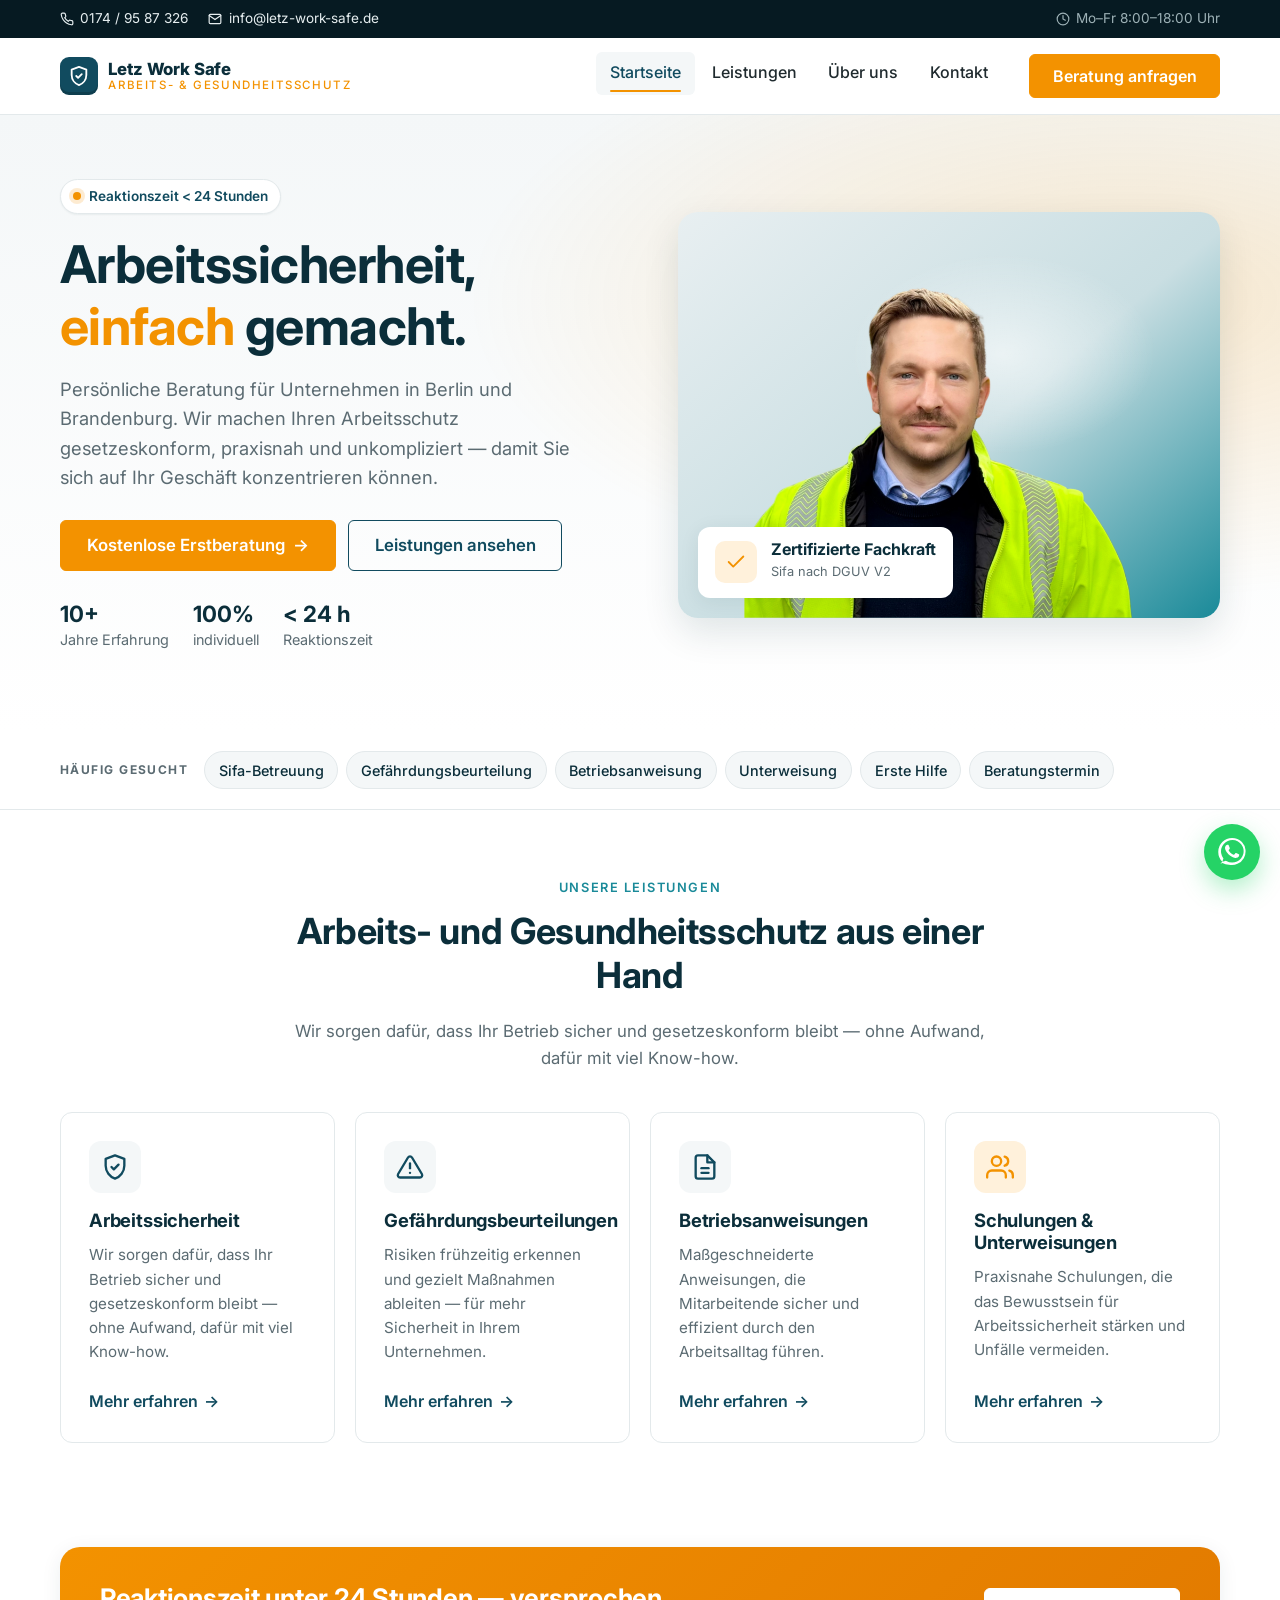
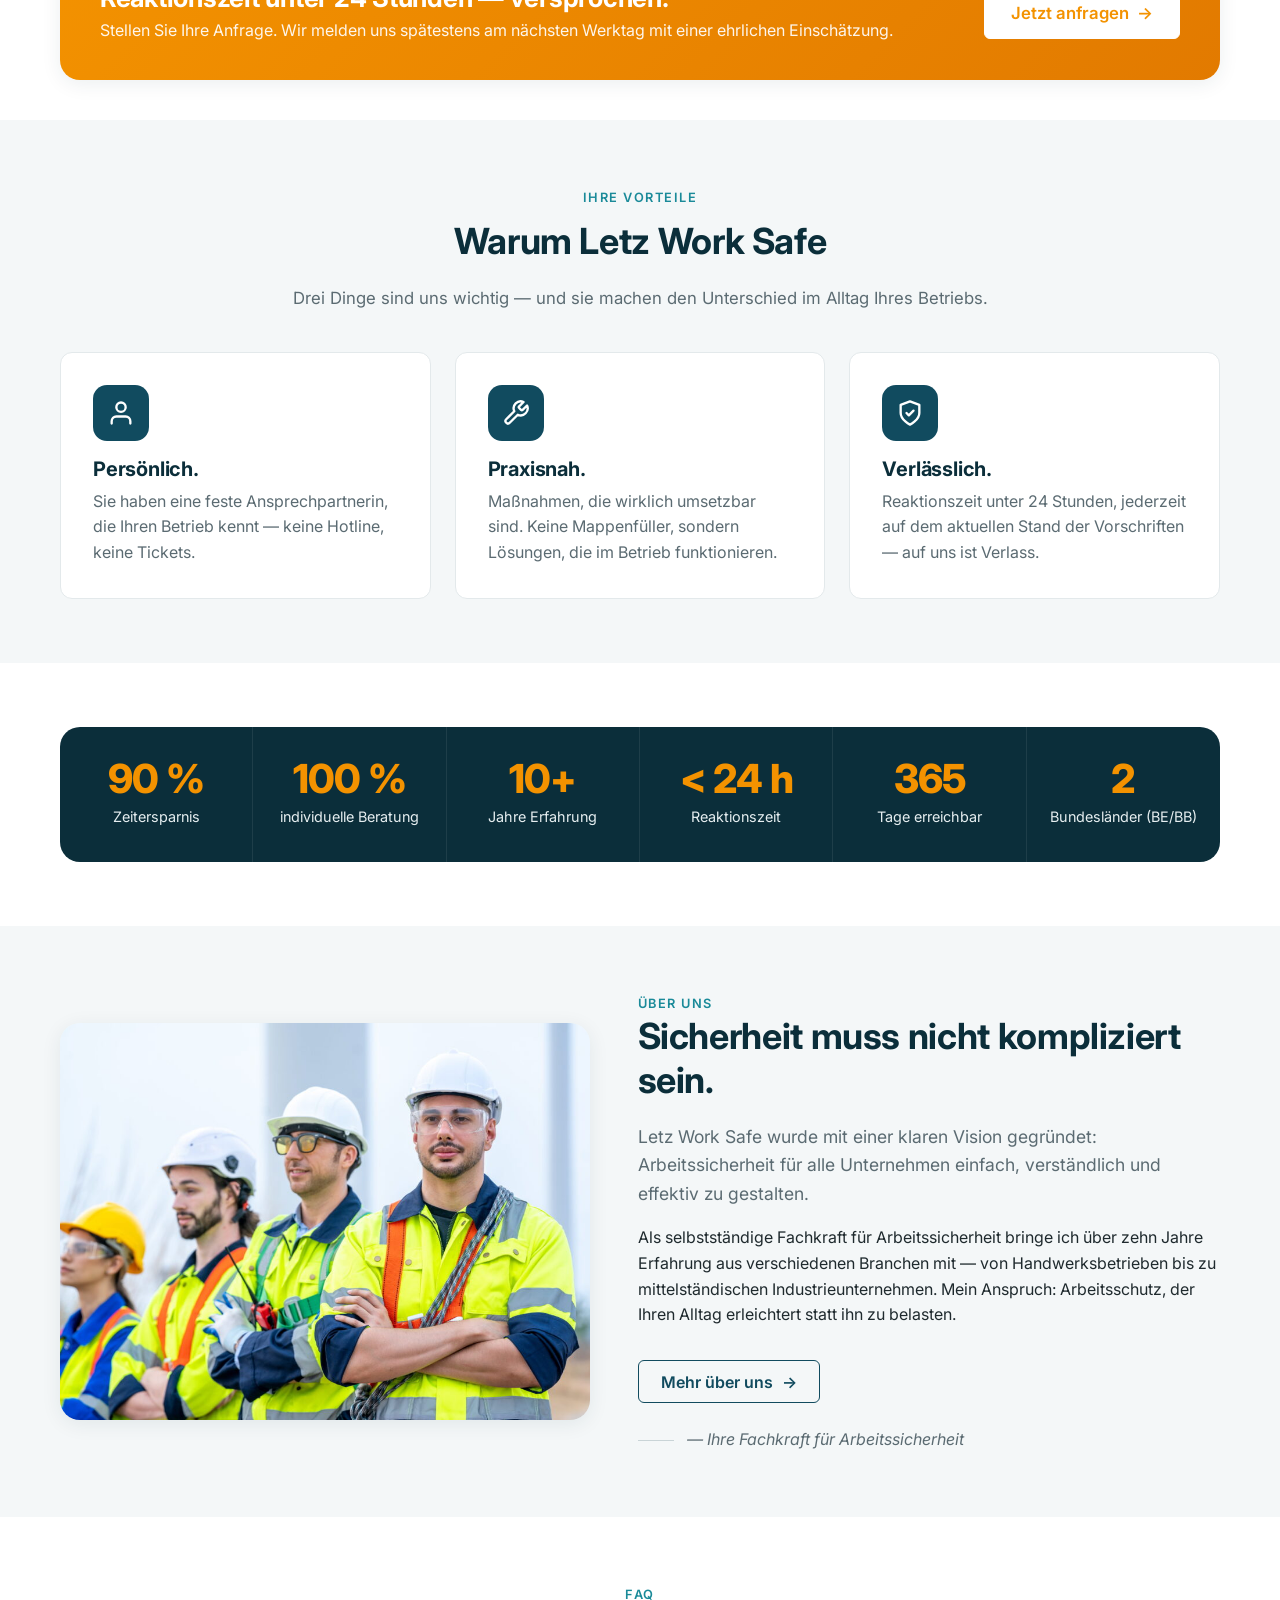
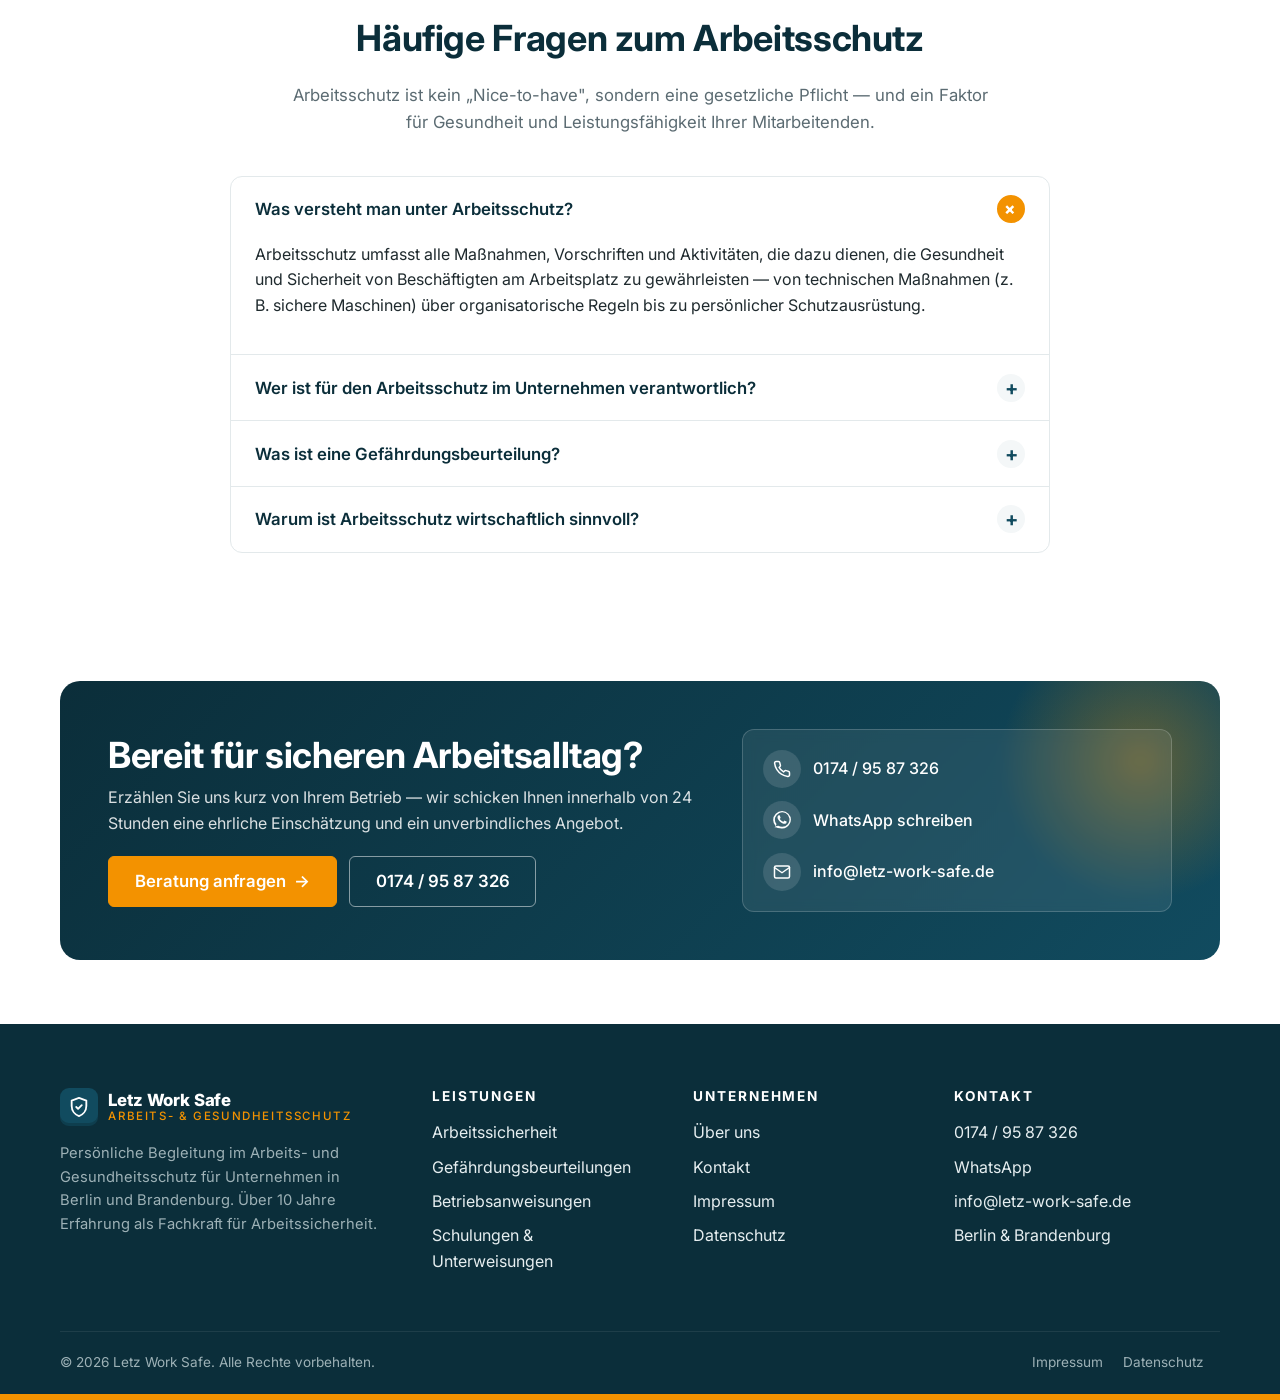
==== commit 9d73a4a1: "fixup images" ====
--- a/index.html
+++ b/index.html
@@ -27,8 +27,8 @@
         </a>
       </div>
       <span class="utility__hours">
-        <svg viewBox="0 0 24 24" width="14" height="14" fill="none" stroke="currentColor" stroke-width="2" stroke-linecap="round" stroke-linejoin="round" aria-hidden="true" style="vertical-align:-2px;margin-right:.35rem"><circle cx="12" cy="12" r="10"/><polyline points="12 6 12 12 16 14"/></svg>
-        Mo–Fr 8:00–18:00 Uhr
+        <svg viewBox="0 0 24 24" width="14" height="14" fill="none" stroke="currentColor" stroke-width="2" stroke-linecap="round" stroke-linejoin="round" aria-hidden="true"><circle cx="12" cy="12" r="10"/><polyline points="12 6 12 12 16 14"/></svg>
+        <span>Mo–Fr 8:00–18:00 Uhr</span>
       </span>
     </div>
   </div>
@@ -89,9 +89,9 @@
             <div><strong>&lt; 24 h</strong><span>Reaktionszeit</span></div>
           </div>
         </div>
-        <div class="hero__media">
-          <img src="https://images.unsplash.com/photo-1581094794329-c8112a89af12?auto=format&fit=crop&w=1200&q=80"
-               alt="Arbeiter mit Schutzhelm und Sicherheitsweste auf einer Baustelle" />
+        <div class="hero__media hero__media--cutout">
+          <img src="assets/img/letz-768x718.png"
+               alt="Ihre Fachkraft für Arbeitssicherheit in Sicherheitsweste" />
           <div class="hero__badge">
             <div class="badge-icon" aria-hidden="true">
               <svg viewBox="0 0 24 24" fill="none" stroke="currentColor" stroke-width="2" stroke-linecap="round" stroke-linejoin="round"><polyline points="20 6 9 17 4 12"/></svg>
@@ -234,8 +234,8 @@
       <div class="container">
         <div class="about-teaser">
           <div class="about-teaser__media">
-            <img src="https://images.unsplash.com/photo-1521737604893-d14cc237f11d?auto=format&fit=crop&w=900&q=80"
-                 alt="Beraterin im Gespräch mit einem Team" />
+            <img src="assets/img/arbeitssicherheit02-1024x683.jpg"
+                 alt="Team in Schutzkleidung mit Helmen vor einem Industrieanlage" />
           </div>
           <div>
             <span class="eyebrow" style="color:var(--secondary);font-weight:600;text-transform:uppercase;letter-spacing:.12em;font-size:.8rem">Über uns</span>
--- a/assets/css/style.css
+++ b/assets/css/style.css
@@ -208,9 +208,18 @@
 }
 .utility a:hover { color: var(--accent); }
 .utility .utility__contact { display: flex; gap: 1.25rem; flex-wrap: wrap; }
-.utility .utility__hours { color: var(--text-on-dark-muted); }
+.utility .utility__hours {
+  display: inline-flex;
+  align-items: center;
+  gap: .4rem;
+  color: var(--text-on-dark-muted);
+  white-space: nowrap;
+}
+.utility .utility__hours svg { flex-shrink: 0; }
+@media (max-width: 760px) {
+  .utility .utility__hours { display: none; }
+}
 @media (max-width: 640px) {
-  .utility .utility__hours { display: none; }
   .utility { font-size: .8rem; }
 }
 
@@ -392,6 +401,20 @@
   height: 100%;
   object-fit: cover;
 }
+/* Variant for cut-out portrait PNGs (transparent background) */
+.hero__media--cutout {
+  background:
+    radial-gradient(closest-side at 60% 35%, rgba(255, 255, 255, .6), transparent 70%),
+    linear-gradient(140deg, var(--surface-3) 0%, #C9DEE2 55%, var(--secondary) 100%);
+  display: flex;
+  align-items: flex-end;
+  justify-content: center;
+}
+.hero__media--cutout img {
+  object-fit: contain;
+  object-position: center bottom;
+  padding-top: 1.5rem;
+}
 .hero__badge {
   position: absolute;
   left: 1.25rem; bottom: 1.25rem;
@@ -590,13 +613,29 @@
 .about-teaser__media {
   border-radius: var(--radius-lg);
   overflow: hidden;
+  aspect-ratio: 4/3;
+  box-shadow: var(--shadow-md);
+}
+.about-teaser__media img { width: 100%; height: 100%; object-fit: cover; }
+/* Variant for cut-out portrait PNGs */
+.about-teaser__media--cutout {
   aspect-ratio: 4/5;
-  box-shadow: var(--shadow-md);
-}
-.about-teaser__media img { width: 100%; height: 100%; object-fit: cover; }
+  background:
+    radial-gradient(closest-side at 50% 30%, rgba(255, 255, 255, .55), transparent 70%),
+    linear-gradient(160deg, var(--surface-3) 0%, #C9DEE2 50%, var(--secondary) 100%);
+  display: flex;
+  align-items: flex-end;
+  justify-content: center;
+}
+.about-teaser__media--cutout img {
+  object-fit: contain;
+  object-position: center bottom;
+  padding-top: 1.5rem;
+}
 @media (max-width: 960px) {
   .about-teaser { grid-template-columns: 1fr; }
   .about-teaser__media { aspect-ratio: 16/10; max-height: 420px; }
+  .about-teaser__media--cutout { aspect-ratio: 4/5; max-height: 520px; }
 }
 
 .signature {
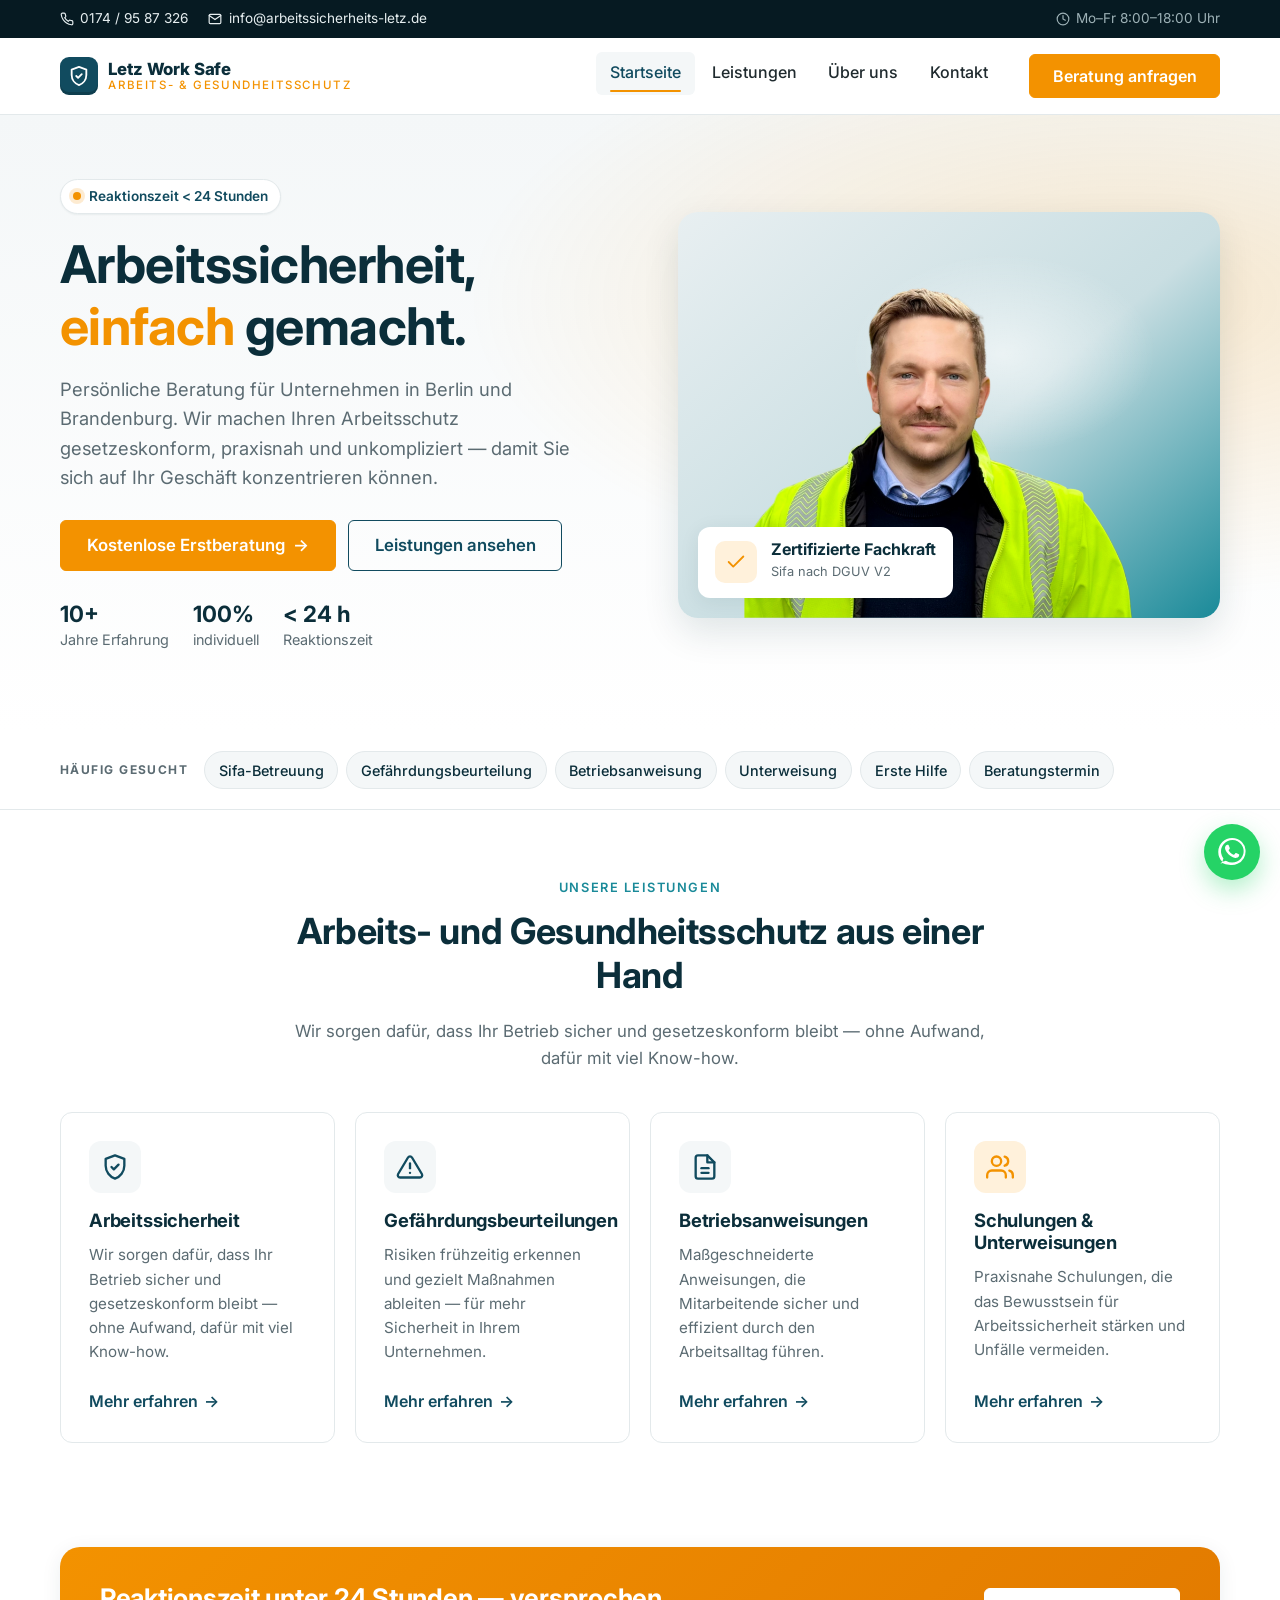
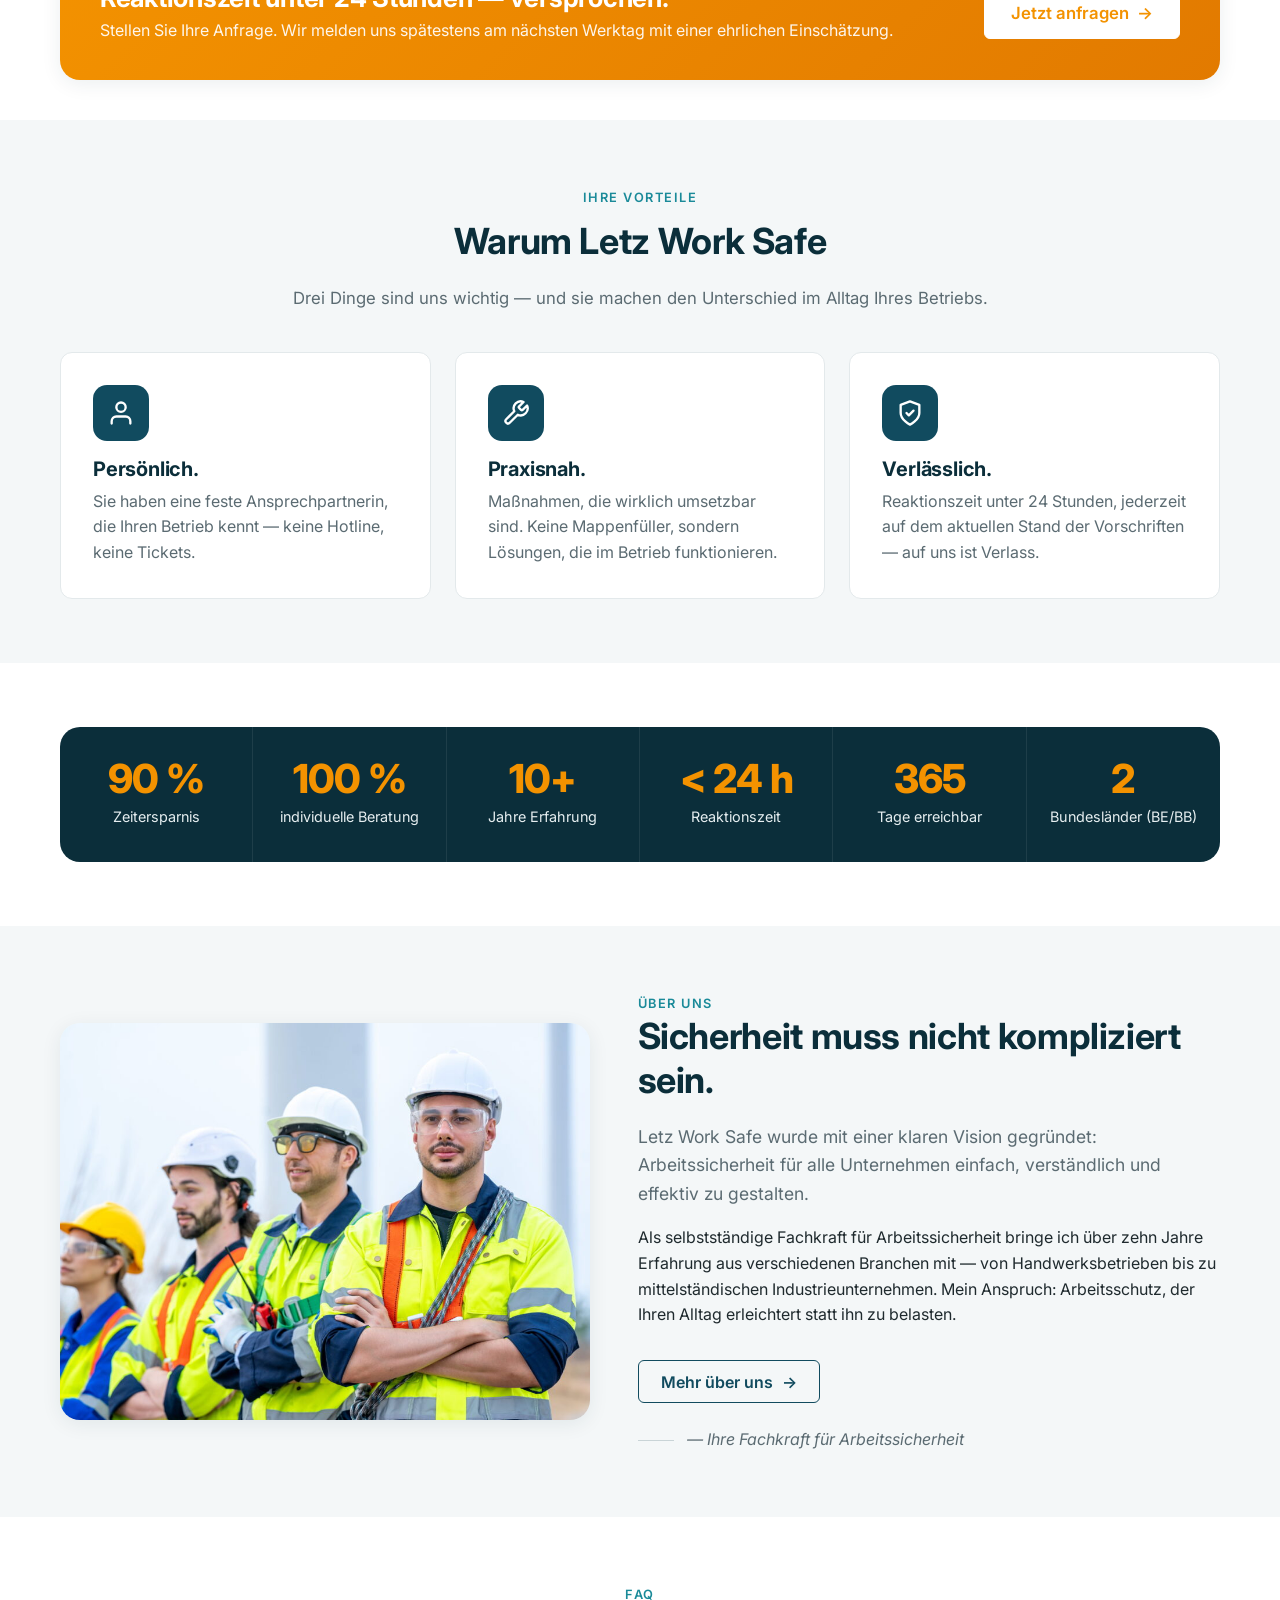
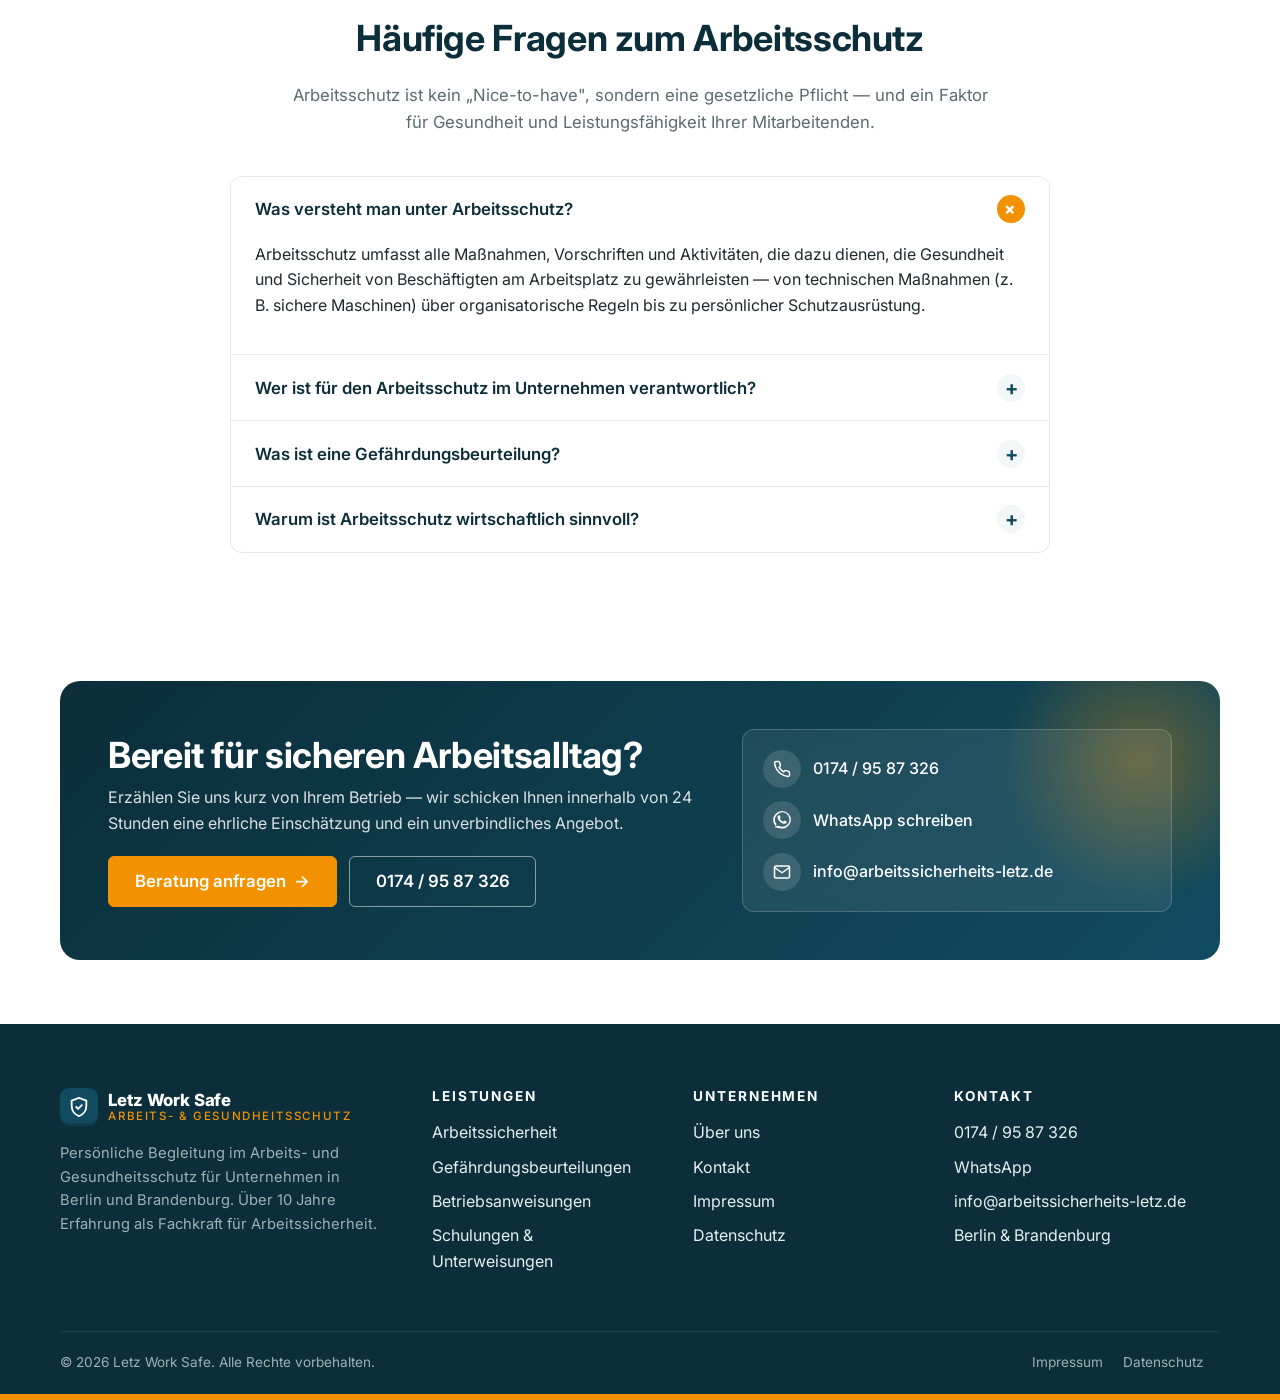
==== commit c265b0a3: "fix email" ====
--- a/index.html
+++ b/index.html
@@ -21,9 +21,9 @@
           <svg viewBox="0 0 24 24" width="14" height="14" fill="none" stroke="currentColor" stroke-width="2" stroke-linecap="round" stroke-linejoin="round" aria-hidden="true"><path d="M22 16.92v3a2 2 0 0 1-2.18 2 19.79 19.79 0 0 1-8.63-3.07 19.5 19.5 0 0 1-6-6 19.79 19.79 0 0 1-3.07-8.67A2 2 0 0 1 4.11 2h3a2 2 0 0 1 2 1.72c.13.96.36 1.9.7 2.81a2 2 0 0 1-.45 2.11L8.09 9.91a16 16 0 0 0 6 6l1.27-1.27a2 2 0 0 1 2.11-.45c.91.34 1.85.57 2.81.7A2 2 0 0 1 22 16.92z"/></svg>
           0174 / 95 87 326
         </a>
-        <a href="mailto:info@letz-work-safe.de">
+        <a href="mailto:info@arbeitssicherheits-letz.de">
           <svg viewBox="0 0 24 24" width="14" height="14" fill="none" stroke="currentColor" stroke-width="2" stroke-linecap="round" stroke-linejoin="round" aria-hidden="true"><path d="M4 4h16c1.1 0 2 .9 2 2v12c0 1.1-.9 2-2 2H4c-1.1 0-2-.9-2-2V6c0-1.1.9-2 2-2z"/><polyline points="22,6 12,13 2,6"/></svg>
-          info@letz-work-safe.de
+          info@arbeitssicherheits-letz.de
         </a>
       </div>
       <span class="utility__hours">
@@ -348,11 +348,11 @@
                 </span>
                 <span>WhatsApp schreiben</span>
               </a>
-              <a href="mailto:info@letz-work-safe.de">
+              <a href="mailto:info@arbeitssicherheits-letz.de">
                 <span class="icon-circle" aria-hidden="true">
                   <svg viewBox="0 0 24 24" width="18" height="18" fill="none" stroke="currentColor" stroke-width="2" stroke-linecap="round" stroke-linejoin="round"><path d="M4 4h16c1.1 0 2 .9 2 2v12c0 1.1-.9 2-2 2H4c-1.1 0-2-.9-2-2V6c0-1.1.9-2 2-2z"/><polyline points="22,6 12,13 2,6"/></svg>
                 </span>
-                <span>info@letz-work-safe.de</span>
+                <span>info@arbeitssicherheits-letz.de</span>
               </a>
             </div>
           </div>
@@ -404,7 +404,7 @@
           <ul>
             <li><a href="tel:01749587326">0174 / 95 87 326</a></li>
             <li><a href="https://wa.me/4917495873260">WhatsApp</a></li>
-            <li><a href="mailto:info@letz-work-safe.de">info@letz-work-safe.de</a></li>
+            <li><a href="mailto:info@arbeitssicherheits-letz.de">info@arbeitssicherheits-letz.de</a></li>
             <li>Berlin &amp; Brandenburg</li>
           </ul>
         </div>
